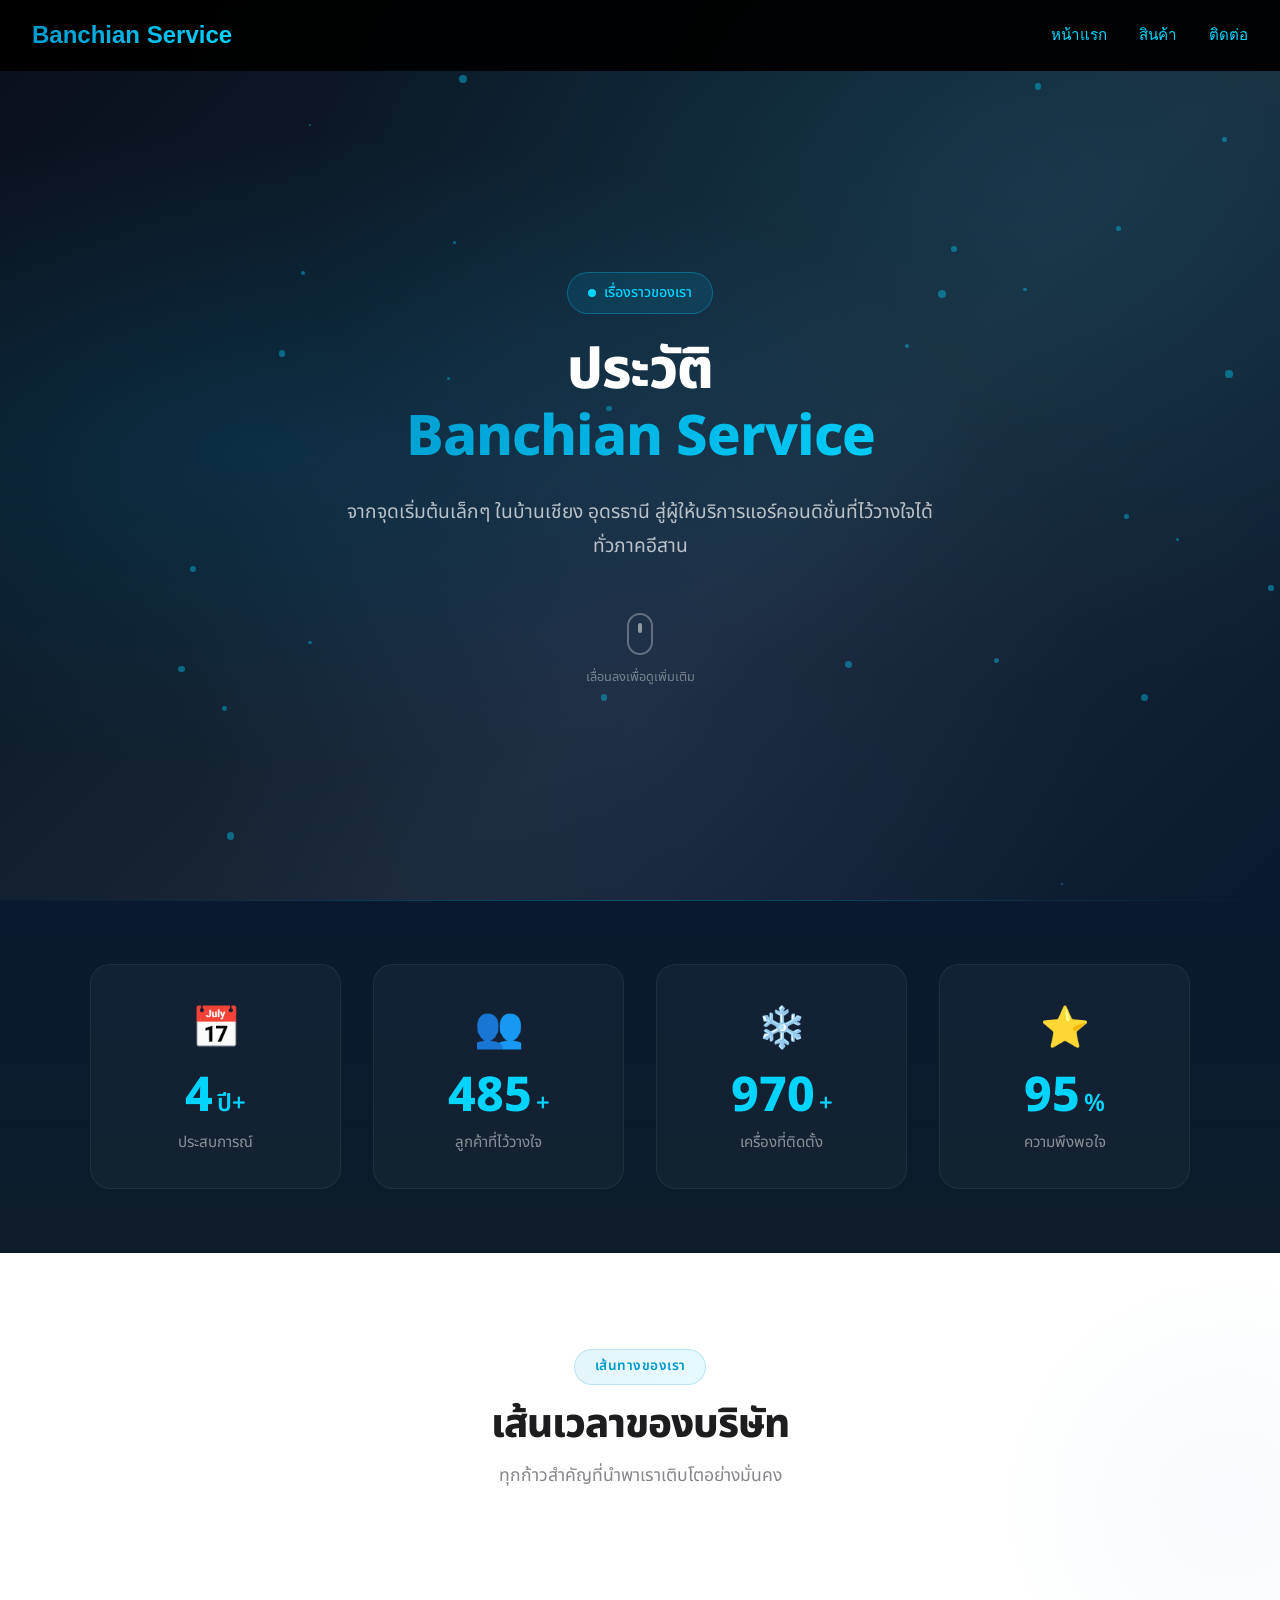
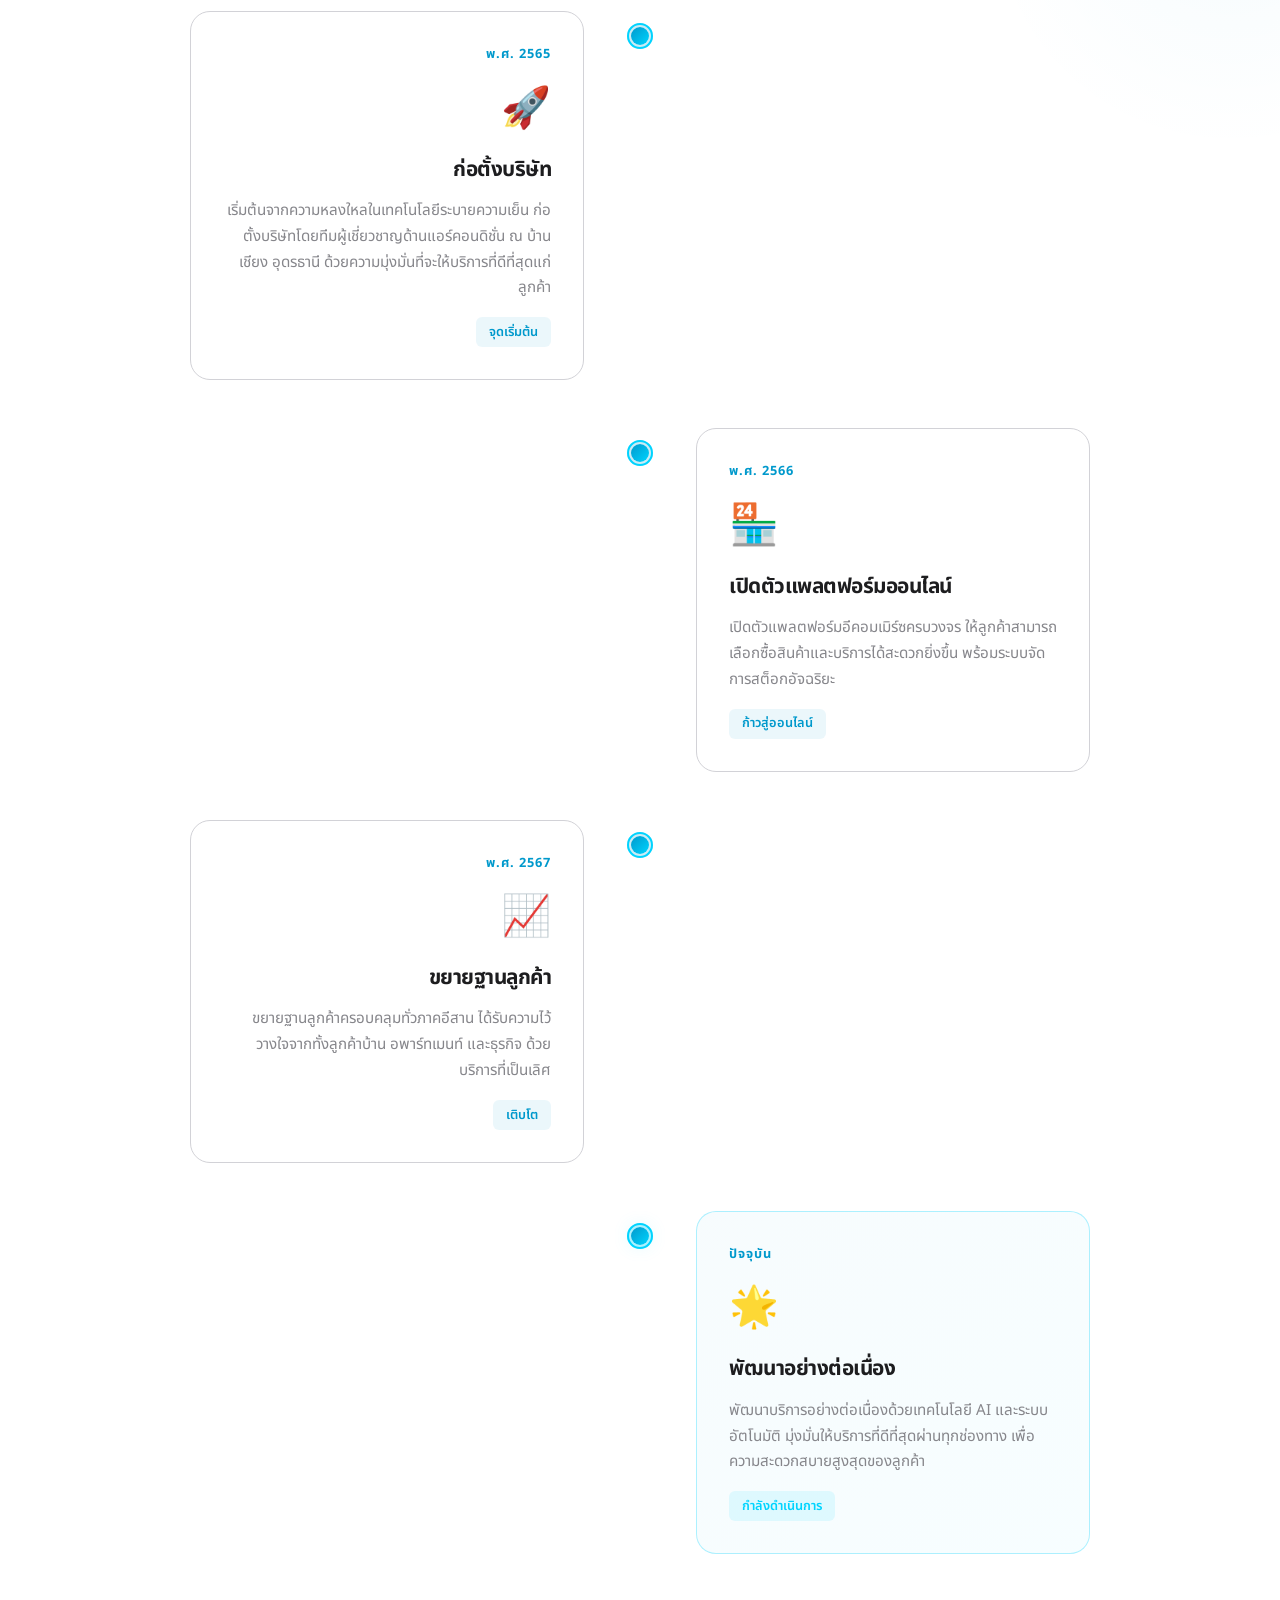
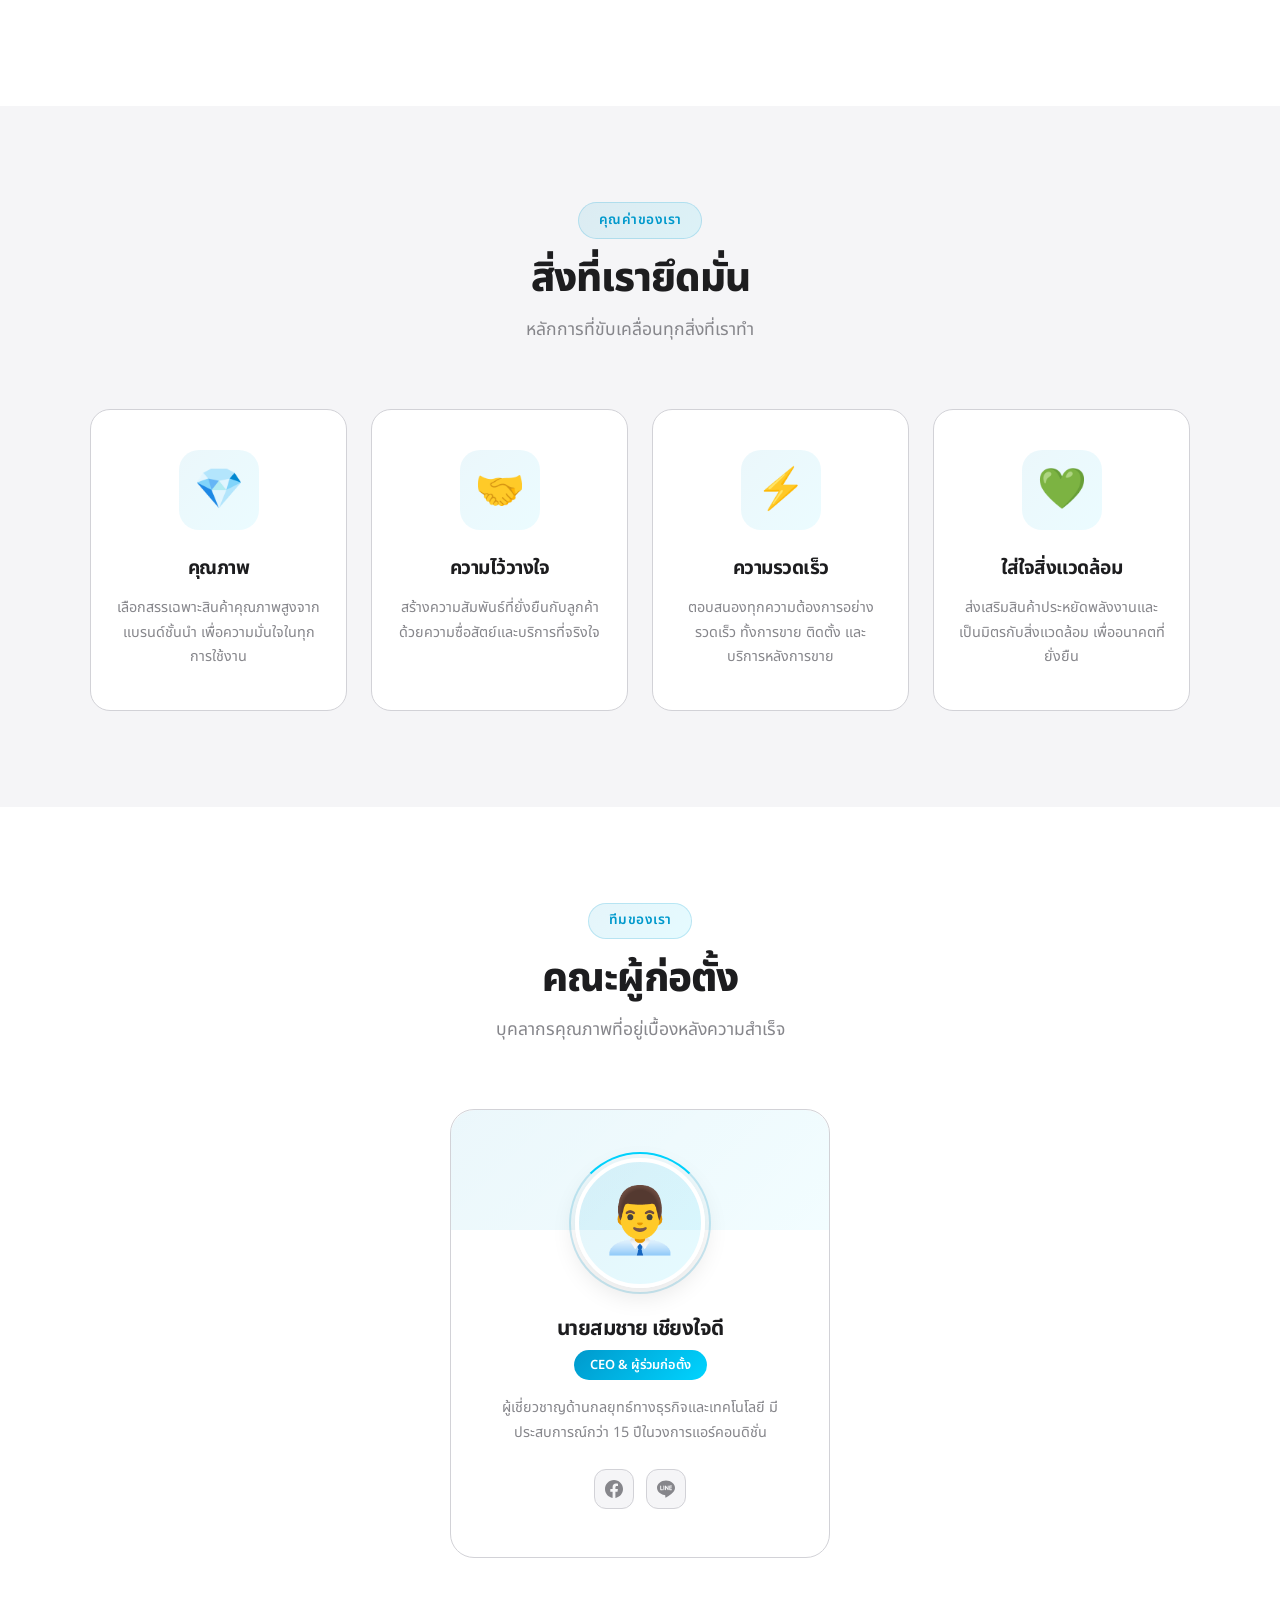
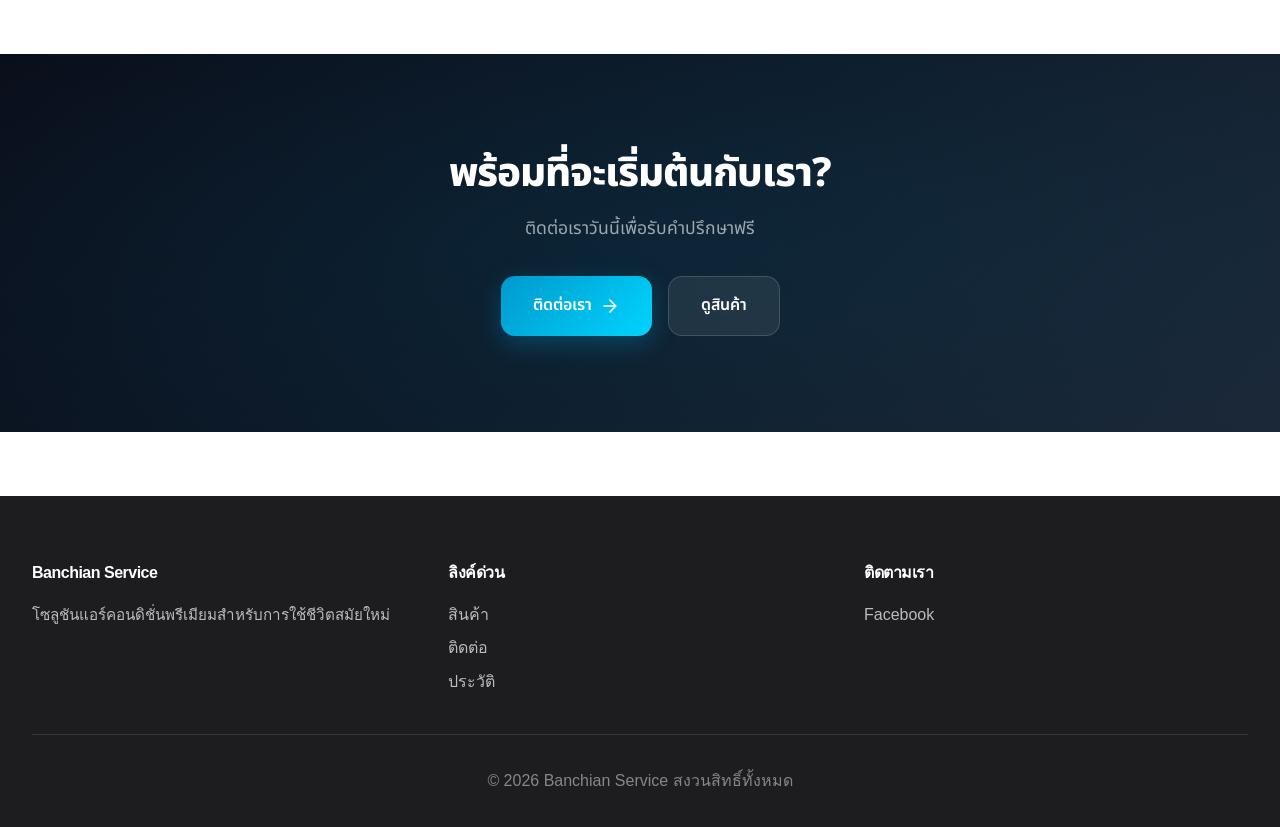
==== history.html @ fcaeccb6 "add website" ====
<!DOCTYPE html>
<html lang="th">

<head>
    <meta charset="UTF-8">
    <meta name="viewport" content="width=device-width, initial-scale=1.0">
    <meta name="description" content="ประวัติบริษัท Banchian Service - จากจุดเริ่มต้นเล็กๆ สู่ผู้ให้บริการแอร์คอนดิชั่นที่ไว้วางใจได้">
    <title>ประวัติบริษัทและผู้ก่อตั้ง - Banchian Service</title>
    <link rel="stylesheet" href="styles.css">
    <link rel="stylesheet" href="history.css">
    <link rel="preconnect" href="https://fonts.googleapis.com">
    <link rel="preconnect" href="https://fonts.gstatic.com" crossorigin>
    <link href="https://fonts.googleapis.com/css2?family=Noto+Sans+Thai:wght@300;400;500;600;700;800&display=swap" rel="stylesheet">
</head>

<body>
    <!-- Header Navigation -->
    <nav class="navbar">
        <div class="nav-container">
            <div class="logo">
                <a href="index.html" class="logo-text">Banchian Service</a>
            </div>
            <ul class="nav-menu">
                <li><a href="index.html" class="nav-link">หน้าแรก</a></li>
                <li><a href="index.html#products" class="nav-link">สินค้า</a></li>
                <li><a href="index.html#contact" class="nav-link">ติดต่อ</a></li>
            </ul>
            <button class="hamburger" id="historyHamburger">
                <span></span>
                <span></span>
                <span></span>
            </button>
        </div>
    </nav>

    <!-- Hero Section with Particles -->
    <section class="hist-hero">
        <div class="hist-hero-particles" id="heroParticles"></div>
        <div class="hist-hero-overlay"></div>
        <div class="hist-hero-content">
            <div class="hist-hero-badge">
                <span class="hist-badge-dot"></span>
                เรื่องราวของเรา
            </div>
            <h1 class="hist-hero-title">
                <span class="hist-title-line">ประวัติ</span>
                <span class="hist-title-line hist-title-gradient">Banchian Service</span>
            </h1>
            <p class="hist-hero-subtitle">จากจุดเริ่มต้นเล็กๆ ในบ้านเชียง อุดรธานี สู่ผู้ให้บริการแอร์คอนดิชั่นที่ไว้วางใจได้ทั่วภาคอีสาน</p>
            <div class="hist-hero-scroll">
                <div class="hist-scroll-mouse">
                    <div class="hist-scroll-wheel"></div>
                </div>
                <span>เลื่อนลงเพื่อดูเพิ่มเติม</span>
            </div>
        </div>
    </section>

    <!-- Stats Counter Section -->
    <section class="hist-stats">
        <div class="hist-stats-container">
            <div class="hist-stat-item" data-target="4">
                <div class="hist-stat-icon">📅</div>
                <div class="hist-stat-number">0</div>
                <div class="hist-stat-suffix">ปี+</div>
                <div class="hist-stat-label">ประสบการณ์</div>
            </div>
            <div class="hist-stat-item" data-target="500">
                <div class="hist-stat-icon">👥</div>
                <div class="hist-stat-number">0</div>
                <div class="hist-stat-suffix">+</div>
                <div class="hist-stat-label">ลูกค้าที่ไว้วางใจ</div>
            </div>
            <div class="hist-stat-item" data-target="1000">
                <div class="hist-stat-icon">❄️</div>
                <div class="hist-stat-number">0</div>
                <div class="hist-stat-suffix">+</div>
                <div class="hist-stat-label">เครื่องที่ติดตั้ง</div>
            </div>
            <div class="hist-stat-item" data-target="98">
                <div class="hist-stat-icon">⭐</div>
                <div class="hist-stat-number">0</div>
                <div class="hist-stat-suffix">%</div>
                <div class="hist-stat-label">ความพึงพอใจ</div>
            </div>
        </div>
    </section>

    <!-- Timeline Section -->
    <section class="hist-timeline-section">
        <div class="hist-section-header">
            <span class="hist-section-tag">เส้นทางของเรา</span>
            <h2>เส้นเวลาของบริษัท</h2>
            <p>ทุกก้าวสำคัญที่นำพาเราเติบโตอย่างมั่นคง</p>
        </div>

        <div class="hist-timeline">
            <div class="hist-timeline-line"></div>

            <div class="hist-timeline-item hist-left" data-aos="fade-right">
                <div class="hist-timeline-dot">
                    <span class="hist-dot-ping"></span>
                </div>
                <div class="hist-timeline-card">
                    <div class="hist-card-year">พ.ศ. 2565</div>
                    <div class="hist-card-icon">🚀</div>
                    <h3>ก่อตั้งบริษัท</h3>
                    <p>เริ่มต้นจากความหลงใหลในเทคโนโลยีระบายความเย็น ก่อตั้งบริษัทโดยทีมผู้เชี่ยวชาญด้านแอร์คอนดิชั่น ณ บ้านเชียง อุดรธานี ด้วยความมุ่งมั่นที่จะให้บริการที่ดีที่สุดแก่ลูกค้า</p>
                    <div class="hist-card-tag">จุดเริ่มต้น</div>
                </div>
            </div>

            <div class="hist-timeline-item hist-right" data-aos="fade-left">
                <div class="hist-timeline-dot">
                    <span class="hist-dot-ping"></span>
                </div>
                <div class="hist-timeline-card">
                    <div class="hist-card-year">พ.ศ. 2566</div>
                    <div class="hist-card-icon">🏪</div>
                    <h3>เปิดตัวแพลตฟอร์มออนไลน์</h3>
                    <p>เปิดตัวแพลตฟอร์มอีคอมเมิร์ซครบวงจร ให้ลูกค้าสามารถเลือกซื้อสินค้าและบริการได้สะดวกยิ่งขึ้น พร้อมระบบจัดการสต็อกอัจฉริยะ</p>
                    <div class="hist-card-tag">ก้าวสู่ออนไลน์</div>
                </div>
            </div>

            <div class="hist-timeline-item hist-left" data-aos="fade-right">
                <div class="hist-timeline-dot">
                    <span class="hist-dot-ping"></span>
                </div>
                <div class="hist-timeline-card">
                    <div class="hist-card-year">พ.ศ. 2567</div>
                    <div class="hist-card-icon">📈</div>
                    <h3>ขยายฐานลูกค้า</h3>
                    <p>ขยายฐานลูกค้าครอบคลุมทั่วภาคอีสาน ได้รับความไว้วางใจจากทั้งลูกค้าบ้าน อพาร์ทเมนท์ และธุรกิจ ด้วยบริการที่เป็นเลิศ</p>
                    <div class="hist-card-tag">เติบโต</div>
                </div>
            </div>

            <div class="hist-timeline-item hist-right" data-aos="fade-left">
                <div class="hist-timeline-dot hist-dot-active">
                    <span class="hist-dot-ping hist-ping-active"></span>
                </div>
                <div class="hist-timeline-card hist-card-active">
                    <div class="hist-card-year">ปัจจุบัน</div>
                    <div class="hist-card-icon">🌟</div>
                    <h3>พัฒนาอย่างต่อเนื่อง</h3>
                    <p>พัฒนาบริการอย่างต่อเนื่องด้วยเทคโนโลยี AI และระบบอัตโนมัติ มุ่งมั่นให้บริการที่ดีที่สุดผ่านทุกช่องทาง เพื่อความสะดวกสบายสูงสุดของลูกค้า</p>
                    <div class="hist-card-tag hist-tag-active">กำลังดำเนินการ</div>
                </div>
            </div>
        </div>
    </section>

    <!-- Values Section -->
    <section class="hist-values-section">
        <div class="hist-section-header">
            <span class="hist-section-tag">คุณค่าของเรา</span>
            <h2>สิ่งที่เรายึดมั่น</h2>
            <p>หลักการที่ขับเคลื่อนทุกสิ่งที่เราทำ</p>
        </div>
        <div class="hist-values-grid">
            <div class="hist-value-card" data-aos="zoom-in">
                <div class="hist-value-icon-wrap">
                    <div class="hist-value-icon">💎</div>
                </div>
                <h3>คุณภาพ</h3>
                <p>เลือกสรรเฉพาะสินค้าคุณภาพสูงจากแบรนด์ชั้นนำ เพื่อความมั่นใจในทุกการใช้งาน</p>
            </div>
            <div class="hist-value-card" data-aos="zoom-in">
                <div class="hist-value-icon-wrap">
                    <div class="hist-value-icon">🤝</div>
                </div>
                <h3>ความไว้วางใจ</h3>
                <p>สร้างความสัมพันธ์ที่ยั่งยืนกับลูกค้า ด้วยความซื่อสัตย์และบริการที่จริงใจ</p>
            </div>
            <div class="hist-value-card" data-aos="zoom-in">
                <div class="hist-value-icon-wrap">
                    <div class="hist-value-icon">⚡</div>
                </div>
                <h3>ความรวดเร็ว</h3>
                <p>ตอบสนองทุกความต้องการอย่างรวดเร็ว ทั้งการขาย ติดตั้ง และบริการหลังการขาย</p>
            </div>
            <div class="hist-value-card" data-aos="zoom-in">
                <div class="hist-value-icon-wrap">
                    <div class="hist-value-icon">💚</div>
                </div>
                <h3>ใส่ใจสิ่งแวดล้อม</h3>
                <p>ส่งเสริมสินค้าประหยัดพลังงานและเป็นมิตรกับสิ่งแวดล้อม เพื่ออนาคตที่ยั่งยืน</p>
            </div>
        </div>
    </section>

    <!-- Founders Section -->
    <section class="hist-founders-section">
        <div class="hist-section-header">
            <span class="hist-section-tag">ทีมของเรา</span>
            <h2>คณะผู้ก่อตั้ง</h2>
            <p>บุคลากรคุณภาพที่อยู่เบื้องหลังความสำเร็จ</p>
        </div>
        <div class="hist-founders-grid">
            <div class="hist-founder-card" data-aos="fade-up">
                <div class="hist-founder-img-wrap">
                    <div class="hist-founder-img-placeholder">
                        <span>👨‍💼</span>
                    </div>
                    <div class="hist-founder-ring"></div>
                </div>
                <div class="hist-founder-info">
                    <h3>นายสมชาย เชียงใจดี</h3>
                    <span class="hist-founder-role">CEO & ผู้ร่วมก่อตั้ง</span>
                    <p class="hist-founder-bio">ผู้เชี่ยวชาญด้านกลยุทธ์ทางธุรกิจและเทคโนโลยี มีประสบการณ์กว่า 15 ปีในวงการแอร์คอนดิชั่น</p>
                    <div class="hist-founder-social">
                        <a href="#" class="hist-social-btn" aria-label="Facebook">
                            <svg width="18" height="18" viewBox="0 0 24 24" fill="currentColor"><path d="M24 12.073c0-6.627-5.373-12-12-12s-12 5.373-12 12c0 5.99 4.388 10.954 10.125 11.854v-8.385H7.078v-3.47h3.047V9.43c0-3.007 1.792-4.669 4.533-4.669 1.312 0 2.686.235 2.686.235v2.953H15.83c-1.491 0-1.956.925-1.956 1.874v2.25h3.328l-.532 3.47h-2.796v8.385C19.612 23.027 24 18.062 24 12.073z"/></svg>
                        </a>
                        <a href="#" class="hist-social-btn" aria-label="Line">
                            <svg width="18" height="18" viewBox="0 0 24 24" fill="currentColor"><path d="M19.365 9.863c.349 0 .63.285.63.631 0 .345-.281.63-.63.63H17.61v1.125h1.755c.349 0 .63.283.63.63 0 .344-.281.629-.63.629h-2.386c-.345 0-.627-.285-.627-.629V8.108c0-.345.282-.63.627-.63h2.386c.349 0 .63.285.63.63 0 .349-.281.63-.63.63H17.61v1.125h1.755zm-3.855 3.016c0 .27-.174.51-.432.596-.064.021-.133.031-.199.031-.211 0-.391-.09-.51-.25l-2.443-3.317v2.94c0 .344-.279.629-.631.629-.346 0-.626-.285-.626-.629V8.108c0-.27.173-.51.43-.595.06-.023.136-.033.194-.033.195 0 .375.104.495.254l2.462 3.33V8.108c0-.345.282-.63.63-.63.345 0 .63.285.63.63v4.771zm-5.741 0c0 .344-.282.629-.631.629-.345 0-.627-.285-.627-.629V8.108c0-.345.282-.63.627-.63.349 0 .631.285.631.63v4.771zm-2.466.629H4.917c-.345 0-.63-.285-.63-.629V8.108c0-.345.285-.63.63-.63.348 0 .63.285.63.63v4.141h1.756c.348 0 .629.283.629.63 0 .344-.281.629-.629.629M24 10.314C24 4.943 18.615.572 12 .572S0 4.943 0 10.314c0 4.811 4.27 8.842 10.035 9.608.391.082.923.258 1.058.59.12.301.079.766.038 1.08l-.164 1.02c-.045.301-.24 1.186 1.049.645 1.291-.539 6.916-4.078 9.436-6.975C23.176 14.393 24 12.458 24 10.314"/></svg>
                        </a>
                    </div>
                </div>
            </div>
        </div>
    </section>

    <!-- CTA Section -->
    <section class="hist-cta-section">
        <div class="hist-cta-content">
            <h2>พร้อมที่จะเริ่มต้นกับเรา?</h2>
            <p>ติดต่อเราวันนี้เพื่อรับคำปรึกษาฟรี</p>
            <div class="hist-cta-buttons">
                <a href="index.html#contact" class="hist-cta-btn hist-cta-primary">
                    ติดต่อเรา
                    <svg width="20" height="20" viewBox="0 0 24 24" fill="none" stroke="currentColor" stroke-width="2" stroke-linecap="round" stroke-linejoin="round"><path d="M5 12h14M12 5l7 7-7 7"/></svg>
                </a>
                <a href="index.html#products" class="hist-cta-btn hist-cta-secondary">ดูสินค้า</a>
            </div>
        </div>
    </section>

    <!-- Footer -->
    <footer class="footer">
        <div class="footer-container">
            <div class="footer-content">
                <div class="footer-section">
                    <h4>Banchian Service</h4>
                    <p>โซลูชันแอร์คอนดิชั่นพรีเมียมสำหรับการใช้ชีวิตสมัยใหม่</p>
                </div>
                <div class="footer-section">
                    <h4>ลิงค์ด่วน</h4>
                    <ul>
                        <li><a href="index.html#products">สินค้า</a></li>
                        <li><a href="index.html#contact">ติดต่อ</a></li>
                        <li><a href="history.html">ประวัติ</a></li>
                    </ul>
                </div>
                <div class="footer-section">
                    <h4>ติดตามเรา</h4>
                    <div class="social-links">
                        <a href="https://www.facebook.com/suphi.chay.thanta.ha" class="social-link">Facebook</a>
                    </div>
                </div>
            </div>
            <div class="footer-bottom">
                <p>&copy; 2026 Banchian Service สงวนสิทธิ์ทั้งหมด</p>
            </div>
        </div>
    </footer>

    <script>
        // ==============================
        // Hamburger Menu
        // ==============================
        const hamburger = document.getElementById('historyHamburger');
        const navMenu = document.querySelector('.nav-menu');
        if (hamburger) {
            hamburger.addEventListener('click', () => {
                navMenu.classList.toggle('active');
                hamburger.classList.toggle('active');
            });
        }

        // ==============================
        // Hero Particle Animation
        // ==============================
        function createParticles() {
            const container = document.getElementById('heroParticles');
            if (!container) return;
            const particleCount = 30;

            for (let i = 0; i < particleCount; i++) {
                const particle = document.createElement('div');
                particle.classList.add('hist-particle');
                particle.style.left = Math.random() * 100 + '%';
                particle.style.top = Math.random() * 100 + '%';
                particle.style.width = (Math.random() * 6 + 2) + 'px';
                particle.style.height = particle.style.width;
                particle.style.animationDelay = (Math.random() * 6) + 's';
                particle.style.animationDuration = (Math.random() * 10 + 8) + 's';
                container.appendChild(particle);
            }
        }
        createParticles();

        // ==============================
        // Scroll Reveal Animations
        // ==============================
        function revealOnScroll() {
            const elements = document.querySelectorAll('[data-aos]');
            const windowHeight = window.innerHeight;

            elements.forEach(el => {
                const rect = el.getBoundingClientRect();
                const revealPoint = 150;

                if (rect.top < windowHeight - revealPoint) {
                    el.classList.add('hist-revealed');
                }
            });
        }

        // ==============================
        // Counter Animation
        // ==============================
        let countersAnimated = false;

        function animateCounters() {
            if (countersAnimated) return;

            const counters = document.querySelectorAll('.hist-stat-number');
            const statsSection = document.querySelector('.hist-stats');
            if (!statsSection) return;

            const rect = statsSection.getBoundingClientRect();
            if (rect.top > window.innerHeight - 100) return;

            countersAnimated = true;

            counters.forEach(counter => {
                const parent = counter.closest('.hist-stat-item');
                const target = parseInt(parent.getAttribute('data-target'));
                const duration = 2000;
                const startTime = performance.now();

                function updateCounter(currentTime) {
                    const elapsed = currentTime - startTime;
                    const progress = Math.min(elapsed / duration, 1);
                    
                    // Ease-out cubic
                    const eased = 1 - Math.pow(1 - progress, 3);
                    const current = Math.round(eased * target);
                    
                    counter.textContent = current.toLocaleString();

                    if (progress < 1) {
                        requestAnimationFrame(updateCounter);
                    }
                }

                requestAnimationFrame(updateCounter);
            });
        }

        // ==============================
        // Navbar Background on Scroll
        // ==============================
        function handleNavbar() {
            const navbar = document.querySelector('.navbar');
            if (window.scrollY > 50) {
                navbar.style.background = 'rgba(0, 0, 0, 0.98)';
                navbar.style.boxShadow = '0 4px 30px rgba(0, 0, 0, 0.3)';
            } else {
                navbar.style.background = 'rgba(0, 0, 0, 0.95)';
                navbar.style.boxShadow = 'none';
            }
        }

        // ==============================
        // Timeline Line Animation
        // ==============================
        function animateTimelineLine() {
            const line = document.querySelector('.hist-timeline-line');
            if (!line) return;

            const timeline = document.querySelector('.hist-timeline');
            const rect = timeline.getBoundingClientRect();
            const windowHeight = window.innerHeight;

            const scrollProgress = Math.min(
                Math.max((windowHeight - rect.top) / (rect.height + windowHeight), 0),
                1
            );

            line.style.height = (scrollProgress * 100) + '%';
        }

        // ==============================
        // Event Listeners
        // ==============================
        window.addEventListener('scroll', () => {
            revealOnScroll();
            animateCounters();
            handleNavbar();
            animateTimelineLine();
        });

        window.addEventListener('load', () => {
            revealOnScroll();
            animateCounters();
        });
    </script>
</body>

</html>
---- styles.css ----
* {
    margin: 0;
    padding: 0;
    box-sizing: border-box;
}

:root {
    --primary-color: #0099cc;
    --secondary-color: #00d4ff;
    --dark-text: #1d1d1f;
    --light-text: #86868b;
    --bg-white: #ffffff;
    --bg-light: #f5f5f7;
    --border-color: #d2d2d7;
    --glass-bg: rgba(255, 255, 255, 0.7);
    --glass-border: rgba(255, 255, 255, 0.18);
    --transition: all 0.3s cubic-bezier(0.4, 0, 0.2, 1);
}

html {
    scroll-behavior: smooth;
}

body {
    font-family: -apple-system, BlinkMacSystemFont, 'Segoe UI', Roboto, Oxygen, Ubuntu, Cantarell, sans-serif;
    color: var(--dark-text);
    background-color: var(--bg-white);
    line-height: 1.6;
    overflow-x: hidden;
}

/* Typography */
h1, h2, h3, h4, h5, h6 {
    font-weight: 600;
    letter-spacing: -0.5px;
}

h1 {
    font-size: 3.5rem;
    line-height: 1.1;
}

h2 {
    font-size: 2.5rem;
    line-height: 1.2;
}

h3 {
    font-size: 1.5rem;
}

p {
    color: var(--light-text);
    font-size: 1rem;
    line-height: 1.7;
}

/* Navigation */
.navbar {
    position: fixed;
    top: 0;
    width: 100%;
    background: rgba(0, 0, 0, 0.95);
    backdrop-filter: blur(20px);
    border-bottom: 1px solid rgba(0, 0, 0, 0.1);
    z-index: 1000;
    padding: 1rem 0;
}

.nav-container {
    max-width: 1280px;
    margin: 0 auto;
    padding: 0 2rem;
    display: flex;
    justify-content: space-between;
    align-items: center;
}

.logo-text {
    font-size: 1.5rem;
    font-weight: 700;
    background: linear-gradient(135deg, var(--primary-color), var(--secondary-color));
    -webkit-background-clip: text;
    -webkit-text-fill-color: transparent;
    background-clip: text;
    text-decoration: none;
}

.nav-menu {
    display: flex;
    list-style: none;
    gap: 2rem;
}

.nav-link {
    color: var(--secondary-color);
    text-decoration: none;
    font-size: 0.95rem;
    font-weight: 500;
    position: relative;
    transition: var(--transition);
}                                                               

.nav-link::after {
    content: '';
    position: absolute;
    bottom: -5px;
    left: 0;
    width: 0;
    height: 2px;
    background: var(--primary-color);
    transition: var(--transition);
}

.nav-link:hover::after {
    width: 100%;
}

.hamburger {
    display: none;
    flex-direction: column;
    background: none;
    border: none;
    cursor: pointer;
    gap: 6px;
}

.hamburger span {
    width: 25px;
    height: 2px;
    background: var(--primary-color);
    border-radius: 2px;
    transition: var(--transition);
}

/* Hero Section */
.hero {
    margin-top: 60px;
    min-height: 90vh;
    display: grid;
    grid-template-columns: 1fr 1fr;
    align-items: center;
    gap: 4rem;
    padding: 4rem 2rem;
    max-width: 1280px;
    margin-left: auto;
    margin-right: auto;
}

.hero-content {
    animation: fadeInUp 0.8s ease-out;
}

.hero-title {
    font-size: 4rem;
    margin-bottom: 1.5rem;
    color: var(--dark-text);
    background: linear-gradient(135deg, var(--dark-text), var(--primary-color));
    -webkit-background-clip: text;
    -webkit-text-fill-color: transparent;
    background-clip: text;
}

.hero-subtitle {
    font-size: 1.2rem;
    margin-bottom: 2rem;
    color: var(--light-text);
    line-height: 1.8;
}

.hero-buttons {
    display: flex;
    gap: 1rem;
    flex-wrap: wrap;
}

.btn {
    padding: 1rem 2rem;
    border-radius: 50px;
    text-decoration: none;
    font-weight: 600;
    font-size: 1rem;
    border: none;
    cursor: pointer;
    transition: var(--transition);
    display: inline-block;
    text-align: center;
}

.btn-primary {
    background: linear-gradient(135deg, var(--primary-color), var(--secondary-color));
    color: white;
    box-shadow: 0 8px 24px rgba(0, 153, 204, 0.3);
}

.btn-primary:hover {
    transform: translateY(-3px);
    box-shadow: 0 12px 32px rgba(0, 153, 204, 0.4);
}

.btn-secondary {
    background: var(--bg-white);
    color: var(--primary-color);
    border: 2px solid var(--primary-color);
}

.btn-secondary:hover {
    background: var(--bg-light);
    transform: translateY(-3px);
}

.hero-image {
    width: 100%;
    max-width: 600px;
    aspect-ratio: 1 / 1;

    background-image: url("images/bcshome.png");
    background-size: contain;
    background-repeat: no-repeat;
    background-position: center;

    display: flex;
    justify-content: center;
    align-items: center;

    animation: float 3s ease-in-out infinite;
}

.hero-image-placeholder {
    width: 100%;
    max-width: 400px;
    height: 400px;
    background: linear-gradient(135deg, rgba(0, 153, 204, 0.1), rgba(0, 212, 255, 0.1));
    border-radius: 30px;
    display: flex;
    align-items: center;
    justify-content: center;
    backdrop-filter: blur(10px);
    border: 1px solid var(--glass-border);
}

.hero-image-placeholder svg {
    width: 80%;
    height: 80%;
}

/* Animations */
@keyframes fadeInUp {
    from {
        opacity: 0;
        transform: translateY(30px);
    }
    to {
        opacity: 1;
        transform: translateY(0);
    }
}

@keyframes float {
    0%, 100% {
        transform: translateY(0px);
    }
    50% {
        transform: translateY(-20px);
    }
}

@keyframes slideInLeft {
    from {
        opacity: 0;
        transform: translateX(-50px);
    }
    to {
        opacity: 1;
        transform: translateX(0);
    }
}

/* Section Header */
.section-header {
    text-align: center;
    margin-bottom: 4rem;
    animation: fadeInUp 0.8s ease-out;
}

.section-header h2 {
    margin-bottom: 1rem;
}

.section-header p {
    font-size: 1.1rem;
}

/* Products Section */
.products-section {
    padding: 6rem 2rem;
    max-width: 1280px;
    margin: 0 auto;
}

.filters {
    display: grid;
    grid-template-columns: repeat(auto-fit, minmax(200px, 1fr));
    gap: 1.5rem;
    margin-bottom: 3rem;
    background: var(--bg-light);
    padding: 2rem;
    border-radius: 20px;
}

.filter-group {
    display: flex;
    flex-direction: column;
}

.filter-group label {
    font-weight: 600;
    margin-bottom: 0.5rem;
    color: var(--dark-text);
}

.filter-group select {
    padding: 0.75rem 1rem;
    border: 1px solid var(--border-color);
    border-radius: 10px;
    background: var(--bg-white);
    color: var(--dark-text);
    font-size: 1rem;
    cursor: pointer;
    transition: var(--transition);
}

.filter-group select:hover,
.filter-group select:focus {
    border-color: var(--primary-color);
    outline: none;
    background: linear-gradient(var(--bg-white), var(--bg-white)) padding-box,
                linear-gradient(135deg, var(--primary-color), var(--secondary-color)) border-box;
}

.products-grid {
    display: grid;
    grid-template-columns: repeat(auto-fill, minmax(300px, 1fr));
    gap: 2rem;
}

.product-card {
    background: var(--bg-white);
    border-radius: 20px;
    overflow: hidden;
    border: 1px solid var(--border-color);
    transition: var(--transition);
    animation: fadeInUp 0.6s ease-out;
    display: flex;
    flex-direction: column;
}

.product-card:hover {
    transform: translateY(-8px);
    border-color: var(--primary-color);
    box-shadow: 0 20px 40px rgba(0, 0, 0, 0.1);
}

.product-image {
    width: 100%;
    height: 250px;
    background: linear-gradient(135deg, rgba(0, 153, 204, 0.1), rgba(0, 212, 255, 0.1));
    display: flex;
    align-items: center;
    justify-content: center;
    overflow: hidden;
    aspect-ratio: 4 / 3;
}

.product-img {
    width: 125%;
    height: 125%;
    object-fit: contain;
    object-position: center;
    transition: var(--transition);
    padding: 1rem;
}

.product-card:hover .product-img {
    transform: scale(1.05);
}

.product-placeholder {
    font-size: 1.2rem;
    font-weight: 600;
    color: var(--primary-color);
    text-align: center;
}

.product-info {
    padding: 1.5rem;
    flex-grow: 1;
    display: flex;
    flex-direction: column;
}

.product-info h3 {
    margin-bottom: 0.5rem;
    color: var(--dark-text);
}

.product-specs {
    display: flex;
    gap: 1rem;
    margin-bottom: 1rem;
    flex-wrap: wrap;
}

.spec {
    font-size: 0.85rem;
    background: var(--bg-light);
    padding: 0.4rem 0.8rem;
    border-radius: 8px;
    color: var(--light-text);
}

.product-description {
    font-size: 0.95rem;
    color: var(--light-text);
    margin-bottom: 1rem;
    flex-grow: 1;
}

.product-footer {
    display: flex;
    justify-content: space-between;
    align-items: center;
    margin-top: auto;
}

.price {
    font-size: 1.1rem;
    font-weight: 700;
    color: var(--primary-color);
}

.add-cart {
    background: var(--primary-color);
    color: white;
    border: none;
    padding: 0.75rem 1.5rem;
    border-radius: 10px;
    cursor: pointer;
    font-weight: 600;
    transition: var(--transition);
}

.add-cart:hover {
    background: var(--secondary-color);
    transform: scale(1.05);
}

/* Why Choose Us Section */
.why-choose-us {
    padding: 6rem 2rem;
    background: linear-gradient(135deg, rgba(0, 153, 204, 0.05), rgba(0, 212, 255, 0.05));
    max-width: 1280px;
    margin: 0 auto;
}

.benefits-grid {
    display: grid;
    grid-template-columns: repeat(auto-fit, minmax(250px, 1fr));
    gap: 2rem;
}

.benefit-card {
    background: var(--bg-white);
    padding: 2rem;
    border-radius: 20px;
    border: 1px solid var(--border-color);
    text-align: center;
    transition: var(--transition);
    animation: fadeInUp 0.6s ease-out;
}

.benefit-card:hover {
    transform: translateY(-5px);
    border-color: var(--primary-color);
    box-shadow: 0 10px 30px rgba(0, 153, 204, 0.15);
}

.benefit-icon {
    font-size: 3rem;
    margin-bottom: 1rem;
}

.benefit-card h3 {
    margin-bottom: 1rem;
}

.benefit-card p {
    font-size: 0.95rem;
}

/* Smart Features Section */
.smart-features {
    padding: 6rem 2rem;
    max-width: 1280px;
    margin: 0 auto;
}

.features-container {
    display: grid;
    grid-template-columns: repeat(auto-fit, minmax(280px, 1fr));
    gap: 2rem;
}

.feature {
    padding: 2rem;
    background: var(--bg-light);
    border-radius: 20px;
    border: 1px solid var(--border-color);
    transition: var(--transition);
    animation: fadeInUp 0.6s ease-out;
}

.feature:hover {
    background: var(--bg-white);
    border-color: var(--primary-color);
    box-shadow: 0 10px 30px rgba(0, 0, 0, 0.08);
    transform: translateY(-5px);
}

.feature-icon {
    font-size: 3rem;
    margin-bottom: 1rem;
}

.feature h3 {
    margin-bottom: 0.5rem;
}

.feature p {
    font-size: 0.95rem;
}

/* Reviews Section */
.reviews-section {
    padding: 6rem 2rem;
    background: linear-gradient(135deg, rgba(0, 153, 204, 0.05), rgba(0, 212, 255, 0.05));
    max-width: 1280px;
    margin: 0 auto;
}

.reviews-grid {
    display: grid;
    grid-template-columns: repeat(auto-fit, minmax(300px, 1fr));
    gap: 2rem;
}

.review-card {
    background: var(--bg-white);
    padding: 2rem;
    border-radius: 20px;
    border: 1px solid var(--border-color);
    transition: var(--transition);
    animation: fadeInUp 0.6s ease-out;
}

.review-card:hover {
    transform: translateY(-5px);
    box-shadow: 0 15px 35px rgba(0, 153, 204, 0.15);
    border-color: var(--primary-color);
}

.review-rating {
    font-size: 1.2rem;
    margin-bottom: 1rem;
}

.review-text {
    font-style: italic;
    margin-bottom: 1rem;
    color: var(--dark-text);
    line-height: 1.8;
}

.review-author {
    font-weight: 600;
    color: var(--light-text);
}

/* Promotions Section */
.promotions-section {
    padding: 6rem 2rem;
    max-width: 1280px;
    margin: 0 auto;
    display: grid;
    grid-template-columns: repeat(auto-fit, minmax(300px, 1fr));
    gap: 2rem;
}

.promotion-card {
    padding: 2rem;
    border-radius: 20px;
    color: white;
    text-align: center;
    position: relative;
    overflow: hidden;
    transition: var(--transition);
    animation: fadeInUp 0.6s ease-out;
    display: flex;
    flex-direction: column;
    justify-content: center;
}

.promotion-card::before {
    content: '';
    position: absolute;
    top: 0;
    left: 0;
    right: 0;
    bottom: 0;
    background: linear-gradient(135deg, rgba(0, 0, 0, 0.1), rgba(0, 0, 0, 0.2));
    z-index: 1;
}

.promotion-card > * {
    position: relative;
    z-index: 2;
}

.promotion-summer {
    background: linear-gradient(135deg, #FF6B6B, #FF8E53);
}

.promotion-bundle {
    background: linear-gradient(135deg, var(--primary-color), var(--secondary-color));
}

.promotion-financing {
    background: linear-gradient(135deg, #667eea, #764ba2);
}

.promotion-card:hover {
    transform: translateY(-8px) scale(1.02);
    box-shadow: 0 20px 40px rgba(0, 0, 0, 0.2);
}

.promotion-card h3 {
    font-size: 1.8rem;
    margin-bottom: 0.5rem;
}

.promo-text {
    font-size: 1rem;
    margin-bottom: 0.5rem;
    color: rgba(255, 255, 255, 0.9);
}

.promo-expires {
    font-size: 0.85rem;
    opacity: 0.9;
    margin-bottom: 1.5rem;
    color: rgba(255, 255, 255, 0.8);
}

/* Contact Section */
.contact-section {
    padding: 6rem 2rem;
    max-width: 1280px;
    margin: 0 auto;
}

.contact-container {
    display: grid;
    grid-template-columns: 1fr 1fr;
    gap: 3rem;
    margin-bottom: 3rem;
}

.contact-info {
    display: grid;
    grid-template-columns: repeat(2, 1fr);
    gap: 2rem;
}

.contact-item {
    padding: 1.5rem;
    background: var(--bg-light);
    border-radius: 15px;
    border: 1px solid var(--border-color);
    transition: var(--transition);
}

.contact-item:hover {
    border-color: var(--primary-color);
    background: var(--bg-white);
}

.contact-item h4 {
    margin-bottom: 0.5rem;
    color: var(--dark-text);
}

.contact-item p {
    color: var(--light-text);
}

.contact-item a {
    color: var(--primary-color);
    text-decoration: none;
    font-weight: 500;
}

.contact-item a:hover {
    text-decoration: underline;
}

.contact-form {
    background: var(--bg-light);
    padding: 2rem;
    border-radius: 20px;
    border: 1px solid var(--border-color);
}

.form-group {
    margin-bottom: 1.5rem;
    display: flex;
    flex-direction: column;
}

.form-group label {
    font-weight: 600;
    margin-bottom: 0.5rem;
    color: var(--dark-text);
}

.form-group input,
.form-group textarea {
    padding: 0.75rem 1rem;
    border: 1px solid var(--border-color);
    border-radius: 10px;
    font-size: 1rem;
    font-family: inherit;
    transition: var(--transition);
}

.form-group input:focus,
.form-group textarea:focus {
    outline: none;
    border-color: var(--primary-color);
    box-shadow: 0 0 0 3px rgba(0, 153, 204, 0.1);
}

.map-container {
    border-radius: 20px;
    overflow: hidden;
    border: 1px solid var(--border-color);
}

/* Footer */
.footer {
    background: var(--dark-text);
    color: white;
    padding: 4rem 2rem 2rem;
    margin-top: 4rem;
}

.footer-container {
    max-width: 1280px;
    margin: 0 auto;
}

.footer-content {
    display: grid;
    grid-template-columns: repeat(auto-fit, minmax(250px, 1fr));
    gap: 2rem;
    margin-bottom: 2rem;
}

.footer-section h4 {
    margin-bottom: 1rem;
    font-size: 1rem;
}

.footer-section p {
    color: rgba(255, 255, 255, 0.7);
    font-size: 0.95rem;
}

.footer-section ul {
    list-style: none;
}

.footer-section ul li {
    margin-bottom: 0.5rem;
}

.footer-section a {
    color: rgba(255, 255, 255, 0.7);
    text-decoration: none;
    transition: var(--transition);
}

.footer-section a:hover {
    color: var(--secondary-color);
}

.social-links {
    display: flex;
    gap: 1rem;
    flex-wrap: wrap;
}

.social-link {
    display: inline-block;
}

.footer-bottom {
    border-top: 1px solid rgba(255, 255, 255, 0.1);
    padding-top: 2rem;
    text-align: center;
    color: rgba(255, 255, 255, 0.6);
    font-size: 0.9rem;
}

/* Modal */
.modal {
    display: none;
    position: fixed;
    z-index: 2000;
    left: 0;
    top: 0;
    width: 100%;
    height: 100%;
    background-color: rgba(0, 0, 0, 0.5);
    animation: fadeIn 0.3s ease-out;
}

.modal.show {
    display: flex;
    align-items: center;
    justify-content: center;
}

.modal-content {
    background-color: white;
    padding: 0;
    border-radius: 20px;
    width: 90%;
    max-width: 600px;
    max-height: 80vh;
    overflow-y: auto;
    box-shadow: 0 20px 60px rgba(0, 0, 0, 0.3);
    animation: slideUp 0.3s ease-out;
}

.modal-checkout {
    max-width: 700px;
}

.modal-header {
    display: flex;
    justify-content: space-between;
    align-items: center;
    padding: 2rem;
    border-bottom: 1px solid var(--border-color);
    position: sticky;
    top: 0;
    background: white;
    z-index: 10;
}

.modal-header h2 {
    margin: 0;
    font-size: 1.5rem;
}

.close-modal {
    background: none;
    border: none;
    font-size: 2rem;
    cursor: pointer;
    color: var(--light-text);
    transition: var(--transition);
}

.close-modal:hover {
    color: var(--dark-text);
    transform: scale(1.2);
}

.modal-body {
    padding: 2rem;
    min-height: 300px;
}

.modal-footer {
    padding: 2rem;
    border-top: 1px solid var(--border-color);
    background: var(--bg-light);
    display: flex;
    gap: 1rem;
    flex-wrap: wrap;
    align-items: center;
    justify-content: space-between;
}

/* Cart Items */
.cart-items {
    display: flex;
    flex-direction: column;
    gap: 1rem;
}

.cart-item {
    background: var(--bg-light);
    padding: 1rem;
    border-radius: 10px;
    display: flex;
    justify-content: space-between;
    align-items: center;
    animation: slideInLeft 0.3s ease-out;
}

.cart-item-info {
    flex: 1;
}

.cart-item-name {
    font-weight: 600;
    color: var(--dark-text);
    margin-bottom: 0.5rem;
}

.cart-item-price {
    color: var(--light-text);
    font-size: 0.9rem;
}

.cart-item-qty {
    display: flex;
    gap: 0.5rem;
    align-items: center;
    margin-top: 0.5rem;
}

.qty-btn {
    background: white;
    border: 1px solid var(--border-color);
    padding: 0.3rem 0.6rem;
    border-radius: 5px;
    cursor: pointer;
    transition: var(--transition);
}

.qty-btn:hover {
    background: var(--primary-color);
    color: white;
    border-color: var(--primary-color);
}

.cart-item-total {
    font-weight: 600;
    color: var(--primary-color);
    min-width: 80px;
    text-align: right;
}

.remove-btn {
    background: #FF6B6B;
    color: white;
    border: none;
    padding: 0.5rem 1rem;
    border-radius: 8px;
    cursor: pointer;
    transition: var(--transition);
    margin: 10px;
}

.remove-btn:hover {
    background: #FF5252;
    transform: scale(1.05);
    margin: 20px;
}

.empty-cart {
    text-align: center;
    padding: 3rem 1rem;
    color: var(--light-text);
}

.empty-cart p {
    font-size: 1.2rem;
}

.cart-summary {
    flex: 1;
    font-size: 1.1rem;
    font-weight: 600;
}

.cart-summary p {
    margin: 0;
    color: var(--dark-text);
}

/* Checkout Form */
.payment-methods {
    display: flex;
    flex-direction: column;
    gap: 1rem;
    margin: 1rem 0;
}

.payment-methods label {
    display: flex;
    align-items: center;
    gap: 0.5rem;
    cursor: pointer;
    padding: 0.75rem 1rem;
    border: 2px solid var(--border-color);
    border-radius: 10px;
    transition: var(--transition);
}

.payment-methods label:hover {
    border-color: var(--primary-color);
    background: rgba(0, 153, 204, 0.05);
}

.payment-methods input[type="radio"] {
    cursor: pointer;
}

.payment-info {
    background: var(--bg-light);
    padding: 1rem;
    border-radius: 10px;
    margin: 1rem 0;
    border-left: 4px solid var(--primary-color);
}

.payment-info h4 {
    margin-top: 0;
    color: var(--dark-text);
}

.payment-info p {
    margin: 0.5rem 0;
    color: var(--light-text);
    font-size: 0.9rem;
}

.order-summary {
    background: var(--bg-light);
    padding: 1rem;
    border-radius: 10px;
    margin: 1rem 0;
}

.order-summary h3 {
    margin-top: 0;
    font-size: 1rem;
}

.checkout-item {
    display: flex;
    justify-content: space-between;
    padding: 0.5rem 0;
    border-bottom: 1px solid var(--border-color);
}

.checkout-item:last-child {
    border-bottom: none;
}

.total-amount {
    font-weight: 600;
    color: var(--primary-color);
    font-size: 1.2rem;
    margin-top: 1rem;
    text-align: right;
}

/* Animations */
@keyframes fadeIn {
    from {
        opacity: 0;
    }
    to {
        opacity: 1;
    }
}

/* Stock Management Styles */
.stock-badge {
    position: absolute;
    top: 10px;
    right: 10px;
    padding: 0.5rem 1rem;
    background: linear-gradient(135deg, #00d4ff, #0099cc);
    color: white;
    border-radius: 20px;
    font-size: 0.85rem;
    font-weight: 600;
    z-index: 10;
    box-shadow: 0 4px 12px rgba(0, 212, 255, 0.3);
}

.stock-badge.out-of-stock {
    background: linear-gradient(135deg, #FF6B6B, #FF5252);
    box-shadow: 0 4px 12px rgba(255, 107, 107, 0.3);
}

.product-image {
    position: relative;
}

.stock-info {
    font-size: 0.9rem;
    color: var(--primary-color);
    font-weight: 500;
    padding: 0.75rem;
    background: rgba(0, 153, 204, 0.1);
    border-radius: 8px;
    margin-bottom: 1rem;
    text-align: center;
}

.stock-count {
    font-weight: 700;
    font-size: 1.1rem;
    color: var(--primary-color);
}

/* Admin Stock Management */
.admin-stock-section {
    background: white;
    border-radius: 15px;
    padding: 2rem;
    margin-bottom: 2rem;
    box-shadow: 0 2px 10px rgba(0,0,0,0.1);
}

.admin-stock-section h2 {
    color: #0099cc;
    margin-bottom: 1.5rem;
    font-size: 1.8rem;
}

.stock-management-grid {
    display: grid;
    grid-template-columns: repeat(auto-fit, minmax(300px, 1fr));
    gap: 1.5rem;
}

.stock-item {
    padding: 1.5rem;
    border: 1px solid #e0e0e0;
    border-radius: 12px;
    background: #f9f9f9;
    transition: all 0.3s ease;
}

.stock-item:hover {
    box-shadow: 0 4px 12px rgba(0, 0, 0, 0.1);
    border-color: #0099cc;
}

.stock-item h3 {
    color: #0099cc;
    margin-bottom: 1rem;
    font-size: 1.1rem;
}

.stock-item-content {
    margin-bottom: 1rem;
}

.stock-item-content p {
    margin: 0.5rem 0;
    color: #666;
    font-size: 0.95rem;
}

.stock-item-content strong {
    color: #0099cc;
    font-weight: 600;
}

.stock-input-group {
    display: flex;
    gap: 0.5rem;
    align-items: center;
    margin-bottom: 1rem;
}

.stock-input-group input {
    flex: 1;
    padding: 0.75rem;
    border: 1px solid #ddd;
    border-radius: 8px;
    font-size: 1rem;
    transition: border-color 0.3s ease;
}

.stock-input-group input:focus {
    outline: none;
    border-color: #0099cc;
    box-shadow: 0 0 5px rgba(0, 153, 204, 0.3);
}

.stock-btn {
    padding: 0.75rem 1.5rem;
    background: #0099cc;
    color: white;
    border: none;
    border-radius: 8px;
    cursor: pointer;
    font-weight: 600;
    transition: all 0.3s ease;
    font-size: 0.95rem;
}

.stock-btn:hover {
    background: #0077aa;
    box-shadow: 0 4px 12px rgba(0, 153, 204, 0.3);
}

.stock-btn.danger {
    background: #FF6B6B;
}

.stock-btn.danger:hover {
    background: #FF5252;
    box-shadow: 0 4px 12px rgba(255, 107, 107, 0.3);
}

.stock-update-message {
    font-size: 0.85rem;
    padding: 0.75rem;
    border-radius: 8px;
    text-align: center;
    margin-top: 1rem;
    font-weight: 500;
}

.stock-update-message.success {
    background: #c8e6c9;
    color: #2e7d32;
}

.stock-update-message.error {
    background: #ffcdd2;
    color: #c62828;
}

@keyframes slideUp {
    from {
        opacity: 0;
        transform: translateY(50px);
    }
    to {
        opacity: 1;
        transform: translateY(0);
    }
}
@media (max-width: 1024px) {
    h1 {
        font-size: 3rem;
    }

    h2 {
        font-size: 2rem;
    }

    .hero {
        grid-template-columns: 1fr;
        gap: 2rem;
        min-height: auto;
        padding: 3rem 1.5rem;
    }

    .hero-title {
        font-size: 2.5rem;
    }

    .products-grid {
        grid-template-columns: repeat(auto-fill, minmax(250px, 1fr));
        gap: 1.5rem;
    }

    .contact-container {
        grid-template-columns: 1fr;
        gap: 2rem;
    }

    .contact-info {
        grid-template-columns: repeat(2, 1fr);
    }
}

@media (max-width: 768px) {
    .hamburger {
        display: flex;
        color: white;
    }

    .nav-menu {
        position: absolute;
        top: 70px;
        left: 0;
        width: 100%;
        background: var(--dark-text);
        flex-direction: column;
        gap: 1rem;
        padding: 1.5rem;
        border-bottom: 1px solid var(--border-color);
        max-height: 0;
        overflow: hidden;
        transition: var(--transition);
        display: none;
    }

    .nav-menu.active {
        display: flex;
        max-height: 400px;
        padding: 1.5rem;
    }

    h1 {
        font-size: 2rem;
    }

    h2 {
        font-size: 1.5rem;
    }

    .hero-title {
        font-size: 1.8rem;
    }

    .hero-subtitle {
        font-size: 1rem;
    }

    .hero-buttons {
        flex-direction: column;
    }

    .btn {
        width: 100%;
    }

    .products-section {
        padding: 3rem 1.5rem;
    }

    .filters {
        grid-template-columns: 1fr;
        gap: 1rem;
    }

    .products-grid {
        grid-template-columns: 1fr;
        gap: 1.5rem;
    }

    .contact-info {
        grid-template-columns: 1fr;
    }

    .why-choose-us,
    .smart-features,
    .reviews-section,
    .contact-section {
        padding: 3rem 1.5rem;
    }

    .benefits-grid,
    .features-container,
    .reviews-grid {
        grid-template-columns: 1fr;
    }

    .promotions-section {
        grid-template-columns: 1fr;
        gap: 1.5rem;
    }

    .footer-content {
        grid-template-columns: 1fr;
        gap: 1.5rem;
    }
}

@media (max-width: 480px) {
    body {
        font-size: 14px;
    }

    h1 {
        font-size: 1.5rem;
    }

    h2 {
        font-size: 1.25rem;
    }

    h3 {
        font-size: 1.1rem;
    }

    .hero {
        margin-top: 80px;
        padding: 1.5rem;
        gap: 1.5rem;
    }

    .hero-title {
        font-size: 1.5rem;
    }

    .hero-buttons {
        flex-direction: column;
    }

    .nav-container {
        padding: 0 1rem;
    }

    .section-header {
        margin-bottom: 2rem;
    }

    .products-section,
    .why-choose-us,
    .smart-features,
    .reviews-section,
    .contact-section {
        padding: 2rem 1rem;
    }

    .filters {
        padding: 1rem;
    }

    .benefit-card,
    .feature,
    .review-card,
    .contact-item {
        padding: 1rem;
    }

    .price {
        font-size: 1.2rem;
    }

    .navbar {
        padding: 0.75rem 0;
    }
}

/* =========================================
   History Page Styles (Added by Assistant)
   ========================================= */

/* Hero Section */
.history-hero {
    background: linear-gradient(rgba(0, 0, 0, 0.6), rgba(0, 0, 0, 0.6)), url('images/hero-bg.jpg'); /* ใช้รูปพื้นหลังถ้ามี หรือใช้สีจากตัวแปร */
    background-size: cover;
    background-position: center;
    color: #ffffff;
    text-align: center;
    padding: 100px 20px;
    margin-top: 60px; /* ปรับตามความสูงของ header เดิม */
}

.history-hero h1 {
    font-size: 3rem;
    margin-bottom: 20px;
    color: var(--primary-color, #007bff); /* ใช้สีหลักจากธีมเดิมถ้ามี */
}

.history-hero p {
    font-size: 1.5rem;
    max-width: 800px;
    margin: 0 auto;
}

/* Timeline Section */
.timeline-section {
    padding: 60px 20px;
    background-color: #f9f9f9;
}

.timeline-section h2, .founders-section h2 {
    text-align: center;
    font-size: 2.5rem;
    margin-bottom: 40px;
    color: #333;
}

.timeline {
    position: relative;
    max-width: 800px;
    margin: 0 auto;
}

/* Line for the timeline */
.timeline::after {
    content: '';
    position: absolute;
    width: 6px;
    background-color: var(--secondary-color, #0056b3); /* สีรองจากธีมเดิม */
    top: 0;
    bottom: 0;
    left: 50%;
    margin-left: -3px;
}

.timeline-item {
    padding: 10px 40px;
    position: relative;
    background-color: inherit;
    width: 50%;
    box-sizing: border-box;
}

.timeline-item.left {
    left: 0;
}

.timeline-item.right {
    left: 50%;
}

/* จุดกลมๆ บน timeline */
.timeline-item::after {
    content: '';
    position: absolute;
    width: 20px;
    height: 20px;
    right: -10px;
    background-color: #fff;
    border: 4px solid var(--primary-color, #007bff);
    top: 15px;
    border-radius: 50%;
    z-index: 1;
}

.timeline-item.right::after {
    left: -10px;
}

.content {
    padding: 20px 30px;
    background-color: white;
    position: relative;
    border-radius: 6px;
    box-shadow: 0 4px 8px rgba(0,0,0,0.1);
}

.content h3 {
    color: var(--primary-color, #007bff);
    margin-bottom: 10px;
}

/* Founders Section */
.founders-section {
    padding: 60px 20px;
    background-color: #ffffff;
}

.founders-grid {
    display: grid;
    grid-template-columns: repeat(auto-fit, minmax(250px, 1fr));
    gap: 30px;
    max-width: 1200px;
    margin: 0 auto;
}

.founder-card {
    text-align: center;
    background-color: #f4f4f4;
    padding: 30px;
    border-radius: 10px;
    box-shadow: 0 4px 6px rgba(0,0,0,0.05);
    transition: transform 0.3s ease;
}

.founder-card:hover {
    transform: translateY(-5px);
}

.founder-img {
    width: 150px;
    height: 150px;
    border-radius: 50%;
    object-fit: cover;
    margin-bottom: 20px;
    border: 4px solid var(--primary-color, #007bff);
}

.founder-card h3 {
    font-size: 1.25rem;
    color: #333;
    margin-bottom: 5px;
}

.founder-card .role {
    color: var(--secondary-color, #0056b3);
    font-weight: bold;
    margin-bottom: 15px;
}

.founder-card .bio {
    font-size: 0.9rem;
    color: #666;
}

/* Responsive Design */
@media screen and (max-width: 600px) {
    .timeline::after {
        left: 31px;
    }
    
    .timeline-item {
        width: 100%;
        padding-left: 70px;
        padding-right: 25px;
    }
    
    .timeline-item.right {
        left: 0%;
    }
    
    .timeline-item::after {
        left: 21px;
    }
}
.nav-link-history{
    color: var(--secondary-color);
    text-decoration: none;
    font-size: 0.95rem;
    font-weight: 500;
    position: relative;
    transition: var(--transition);
}
---- history.css ----
/* =========================================
   History Page - Premium Styles
   ========================================= */

/* ---- Font ---- */
.hist-hero *,
.hist-stats *,
.hist-timeline-section *,
.hist-values-section *,
.hist-founders-section *,
.hist-cta-section * {
    font-family: 'Noto Sans Thai', -apple-system, BlinkMacSystemFont, 'Segoe UI', Roboto, sans-serif;
}

/* ---- Hero Section ---- */
.hist-hero {
    position: relative;
    min-height: 100vh;
    display: flex;
    align-items: center;
    justify-content: center;
    background: linear-gradient(135deg, #0a0e1a 0%, #0d1b2a 30%, #1b2838 60%, #0a192f 100%);
    overflow: hidden;
    margin-top: 0;
    padding-top: 60px;
}

.hist-hero-overlay {
    position: absolute;
    inset: 0;
    background:
        radial-gradient(ellipse at 20% 50%, rgba(0, 153, 204, 0.15) 0%, transparent 50%),
        radial-gradient(ellipse at 80% 20%, rgba(0, 212, 255, 0.1) 0%, transparent 50%),
        radial-gradient(ellipse at 50% 80%, rgba(102, 126, 234, 0.08) 0%, transparent 50%);
    z-index: 1;
}

.hist-hero-particles {
    position: absolute;
    inset: 0;
    z-index: 1;
    overflow: hidden;
}

.hist-particle {
    position: absolute;
    background: rgba(0, 212, 255, 0.4);
    border-radius: 50%;
    animation: histParticleFloat linear infinite;
    pointer-events: none;
}

@keyframes histParticleFloat {
    0% {
        transform: translateY(0) translateX(0) scale(1);
        opacity: 0;
    }
    10% {
        opacity: 1;
    }
    90% {
        opacity: 1;
    }
    100% {
        transform: translateY(-100vh) translateX(50px) scale(0.3);
        opacity: 0;
    }
}

.hist-hero-content {
    position: relative;
    z-index: 2;
    text-align: center;
    max-width: 800px;
    padding: 2rem;
    animation: histFadeInUp 1s ease-out;
}

.hist-hero-badge {
    display: inline-flex;
    align-items: center;
    gap: 0.5rem;
    padding: 0.5rem 1.25rem;
    background: rgba(0, 153, 204, 0.15);
    border: 1px solid rgba(0, 212, 255, 0.3);
    border-radius: 50px;
    color: var(--secondary-color);
    font-size: 0.9rem;
    font-weight: 500;
    margin-bottom: 1.5rem;
    backdrop-filter: blur(10px);
}

.hist-badge-dot {
    width: 8px;
    height: 8px;
    background: var(--secondary-color);
    border-radius: 50%;
    animation: histPulse 2s ease-in-out infinite;
}

@keyframes histPulse {
    0%, 100% { opacity: 1; transform: scale(1); }
    50% { opacity: 0.5; transform: scale(1.5); }
}

.hist-hero-title {
    margin-bottom: 1.5rem;
}

.hist-title-line {
    display: block;
    font-size: 3.5rem;
    font-weight: 800;
    color: #ffffff;
    line-height: 1.2;
    letter-spacing: -1px;
}

.hist-title-gradient {
    background: linear-gradient(135deg, var(--primary-color), var(--secondary-color), #667eea);
    -webkit-background-clip: text;
    -webkit-text-fill-color: transparent;
    background-clip: text;
    background-size: 200% 200%;
    animation: histGradientShift 4s ease-in-out infinite;
}

@keyframes histGradientShift {
    0%, 100% { background-position: 0% 50%; }
    50% { background-position: 100% 50%; }
}

.hist-hero-subtitle {
    font-size: 1.2rem;
    color: rgba(255, 255, 255, 0.7);
    line-height: 1.8;
    max-width: 600px;
    margin: 0 auto 3rem;
}

.hist-hero-scroll {
    display: flex;
    flex-direction: column;
    align-items: center;
    gap: 0.75rem;
    color: rgba(255, 255, 255, 0.4);
    font-size: 0.8rem;
    animation: histBounce 2s ease-in-out infinite;
}

.hist-scroll-mouse {
    width: 26px;
    height: 42px;
    border: 2px solid rgba(255, 255, 255, 0.3);
    border-radius: 15px;
    display: flex;
    justify-content: center;
    padding-top: 8px;
}

.hist-scroll-wheel {
    width: 4px;
    height: 10px;
    background: rgba(255, 255, 255, 0.5);
    border-radius: 2px;
    animation: histScrollWheel 2s ease-in-out infinite;
}

@keyframes histScrollWheel {
    0% { transform: translateY(0); opacity: 1; }
    100% { transform: translateY(12px); opacity: 0; }
}

@keyframes histBounce {
    0%, 100% { transform: translateY(0); }
    50% { transform: translateY(10px); }
}

/* ---- Stats Section ---- */
.hist-stats {
    padding: 4rem 2rem;
    background: linear-gradient(180deg, #0a192f 0%, #0d1b2a 100%);
    position: relative;
}

.hist-stats::before {
    content: '';
    position: absolute;
    top: 0;
    left: 0;
    right: 0;
    height: 1px;
    background: linear-gradient(90deg, transparent, rgba(0, 212, 255, 0.3), transparent);
}

.hist-stats-container {
    max-width: 1100px;
    margin: 0 auto;
    display: grid;
    grid-template-columns: repeat(4, 1fr);
    gap: 2rem;
}

.hist-stat-item {
    text-align: center;
    padding: 2rem 1rem;
    background: rgba(255, 255, 255, 0.03);
    border: 1px solid rgba(255, 255, 255, 0.06);
    border-radius: 20px;
    transition: all 0.4s ease;
    position: relative;
    overflow: hidden;
}

.hist-stat-item::before {
    content: '';
    position: absolute;
    inset: 0;
    background: linear-gradient(135deg, rgba(0, 153, 204, 0.1), transparent);
    opacity: 0;
    transition: opacity 0.4s ease;
}

.hist-stat-item:hover {
    transform: translateY(-5px);
    border-color: rgba(0, 212, 255, 0.2);
    box-shadow: 0 20px 40px rgba(0, 0, 0, 0.3);
}

.hist-stat-item:hover::before {
    opacity: 1;
}

.hist-stat-icon {
    font-size: 2.5rem;
    margin-bottom: 0.75rem;
    position: relative;
    z-index: 1;
}

.hist-stat-number {
    font-size: 3rem;
    font-weight: 800;
    color: var(--secondary-color);
    line-height: 1;
    display: inline;
    position: relative;
    z-index: 1;
}

.hist-stat-suffix {
    font-size: 1.5rem;
    font-weight: 600;
    color: var(--secondary-color);
    display: inline;
    position: relative;
    z-index: 1;
}

.hist-stat-label {
    font-size: 0.95rem;
    color: rgba(255, 255, 255, 0.5);
    margin-top: 0.5rem;
    font-weight: 400;
    position: relative;
    z-index: 1;
}

/* ---- Section Header ---- */
.hist-section-header {
    text-align: center;
    margin-bottom: 4rem;
}

.hist-section-tag {
    display: inline-block;
    padding: 0.4rem 1.2rem;
    background: linear-gradient(135deg, rgba(0, 153, 204, 0.1), rgba(0, 212, 255, 0.1));
    border: 1px solid rgba(0, 153, 204, 0.2);
    border-radius: 50px;
    color: var(--primary-color);
    font-size: 0.85rem;
    font-weight: 600;
    letter-spacing: 0.5px;
    margin-bottom: 1rem;
}

.hist-section-header h2 {
    font-size: 2.5rem;
    font-weight: 800;
    color: var(--dark-text);
    margin-bottom: 0.75rem;
    letter-spacing: -1px;
}

.hist-section-header p {
    font-size: 1.1rem;
    color: var(--light-text);
    max-width: 500px;
    margin: 0 auto;
}

/* ---- Timeline Section ---- */
.hist-timeline-section {
    padding: 6rem 2rem;
    background: var(--bg-white);
    position: relative;
    overflow: hidden;
}

.hist-timeline-section::before {
    content: '';
    position: absolute;
    top: 0;
    right: -200px;
    width: 500px;
    height: 500px;
    background: radial-gradient(circle, rgba(0, 153, 204, 0.04) 0%, transparent 70%);
    border-radius: 50%;
}

.hist-timeline {
    position: relative;
    max-width: 900px;
    margin: 0 auto;
    padding: 2rem 0;
}

.hist-timeline-line {
    position: absolute;
    width: 3px;
    background: linear-gradient(180deg, var(--primary-color), var(--secondary-color), #667eea);
    top: 0;
    bottom: 0;
    left: 50%;
    transform: translateX(-50%);
    height: 0%;
    transition: height 0.1s linear;
    border-radius: 3px;
    box-shadow: 0 0 15px rgba(0, 212, 255, 0.3);
}

.hist-timeline-item {
    padding: 1.5rem 0;
    position: relative;
    width: 50%;
    opacity: 0;
    transform: translateY(40px);
    transition: all 0.7s cubic-bezier(0.4, 0, 0.2, 1);
}

.hist-timeline-item.hist-revealed {
    opacity: 1;
    transform: translateY(0);
}

.hist-timeline-item.hist-left {
    padding-right: 3.5rem;
    text-align: right;
}

.hist-timeline-item.hist-right {
    left: 50%;
    padding-left: 3.5rem;
    text-align: left;
}

.hist-timeline-dot {
    position: absolute;
    width: 18px;
    height: 18px;
    background: linear-gradient(135deg, var(--primary-color), var(--secondary-color));
    border-radius: 50%;
    top: 2.5rem;
    z-index: 2;
    box-shadow: 0 0 0 4px rgba(0, 153, 204, 0.2);
}

.hist-timeline-item.hist-left .hist-timeline-dot {
    right: -9px;
}

.hist-timeline-item.hist-right .hist-timeline-dot {
    left: -9px;
}

.hist-dot-ping {
    position: absolute;
    inset: -4px;
    border: 2px solid var(--secondary-color);
    border-radius: 50%;
    animation: histDotPing 3s ease-in-out infinite;
}

.hist-dot-active {
    box-shadow: 0 0 0 4px rgba(0, 212, 255, 0.3), 0 0 20px rgba(0, 212, 255, 0.2);
}

.hist-ping-active {
    animation: histDotPing 1.5s ease-in-out infinite;
}

@keyframes histDotPing {
    0%, 100% { transform: scale(1); opacity: 1; }
    50% { transform: scale(1.8); opacity: 0; }
}

.hist-timeline-card {
    background: var(--bg-white);
    padding: 2rem;
    border-radius: 20px;
    border: 1px solid var(--border-color);
    transition: all 0.4s ease;
    position: relative;
    overflow: hidden;
}

.hist-timeline-card::before {
    content: '';
    position: absolute;
    top: 0;
    left: 0;
    right: 0;
    height: 3px;
    background: linear-gradient(90deg, var(--primary-color), var(--secondary-color));
    transform: scaleX(0);
    transition: transform 0.4s ease;
}

.hist-timeline-card:hover {
    border-color: rgba(0, 153, 204, 0.3);
    box-shadow: 0 20px 40px rgba(0, 0, 0, 0.08);
    transform: translateY(-3px);
}

.hist-timeline-card:hover::before {
    transform: scaleX(1);
}

.hist-card-active {
    border-color: rgba(0, 212, 255, 0.3);
    background: linear-gradient(135deg, rgba(0, 153, 204, 0.03), rgba(0, 212, 255, 0.03));
}

.hist-card-year {
    font-size: 0.8rem;
    font-weight: 700;
    color: var(--primary-color);
    text-transform: uppercase;
    letter-spacing: 1px;
    margin-bottom: 0.75rem;
}

.hist-card-icon {
    font-size: 2.5rem;
    margin-bottom: 0.75rem;
}

.hist-timeline-card h3 {
    font-size: 1.3rem;
    color: var(--dark-text);
    margin-bottom: 0.75rem;
    font-weight: 700;
}

.hist-timeline-card p {
    font-size: 0.95rem;
    color: var(--light-text);
    line-height: 1.7;
    margin-bottom: 1rem;
}

.hist-card-tag {
    display: inline-block;
    padding: 0.3rem 0.8rem;
    background: rgba(0, 153, 204, 0.08);
    color: var(--primary-color);
    border-radius: 6px;
    font-size: 0.8rem;
    font-weight: 600;
}

.hist-tag-active {
    background: rgba(0, 212, 255, 0.1);
    color: var(--secondary-color);
    animation: histPulse 2s ease-in-out infinite;
}

/* ---- Values Section ---- */
.hist-values-section {
    padding: 6rem 2rem;
    background: var(--bg-light);
}

.hist-values-grid {
    max-width: 1100px;
    margin: 0 auto;
    display: grid;
    grid-template-columns: repeat(4, 1fr);
    gap: 1.5rem;
}

.hist-value-card {
    background: var(--bg-white);
    padding: 2.5rem 1.5rem;
    border-radius: 20px;
    border: 1px solid var(--border-color);
    text-align: center;
    transition: all 0.4s cubic-bezier(0.4, 0, 0.2, 1);
    position: relative;
    overflow: hidden;
    opacity: 0;
    transform: scale(0.9);
}

.hist-value-card.hist-revealed {
    opacity: 1;
    transform: scale(1);
}

.hist-value-card::after {
    content: '';
    position: absolute;
    bottom: 0;
    left: 0;
    right: 0;
    height: 3px;
    background: linear-gradient(90deg, var(--primary-color), var(--secondary-color));
    transform: scaleX(0);
    transition: transform 0.4s ease;
}

.hist-value-card:hover {
    transform: translateY(-8px);
    border-color: rgba(0, 153, 204, 0.3);
    box-shadow: 0 20px 40px rgba(0, 0, 0, 0.08);
}

.hist-value-card:hover::after {
    transform: scaleX(1);
}

.hist-value-icon-wrap {
    width: 80px;
    height: 80px;
    margin: 0 auto 1.5rem;
    background: linear-gradient(135deg, rgba(0, 153, 204, 0.08), rgba(0, 212, 255, 0.08));
    border-radius: 20px;
    display: flex;
    align-items: center;
    justify-content: center;
    transition: all 0.4s ease;
}

.hist-value-card:hover .hist-value-icon-wrap {
    transform: scale(1.1) rotate(5deg);
    background: linear-gradient(135deg, rgba(0, 153, 204, 0.15), rgba(0, 212, 255, 0.15));
}

.hist-value-icon {
    font-size: 2.5rem;
}

.hist-value-card h3 {
    font-size: 1.2rem;
    color: var(--dark-text);
    margin-bottom: 0.75rem;
    font-weight: 700;
}

.hist-value-card p {
    font-size: 0.9rem;
    color: var(--light-text);
    line-height: 1.7;
}

/* ---- Founders Section ---- */
.hist-founders-section {
    padding: 6rem 2rem;
    background: var(--bg-white);
}

.hist-founders-grid {
    max-width: 1100px;
    margin: 0 auto;
    display: grid;
    grid-template-columns: repeat(auto-fit, minmax(300px, 1fr));
    gap: 2rem;
    justify-items: center;
}

.hist-founder-card {
    background: var(--bg-white);
    border-radius: 24px;
    border: 1px solid var(--border-color);
    padding: 3rem 2rem;
    text-align: center;
    transition: all 0.4s cubic-bezier(0.4, 0, 0.2, 1);
    position: relative;
    overflow: hidden;
    max-width: 380px;
    width: 100%;
    opacity: 0;
    transform: translateY(30px);
}

.hist-founder-card.hist-revealed {
    opacity: 1;
    transform: translateY(0);
}

.hist-founder-card::before {
    content: '';
    position: absolute;
    top: 0;
    left: 0;
    right: 0;
    height: 120px;
    background: linear-gradient(135deg, rgba(0, 153, 204, 0.08), rgba(0, 212, 255, 0.05));
    border-radius: 24px 24px 0 0;
}

.hist-founder-card:hover {
    transform: translateY(-8px);
    border-color: rgba(0, 153, 204, 0.3);
    box-shadow: 0 30px 60px rgba(0, 0, 0, 0.1);
}

.hist-founder-img-wrap {
    position: relative;
    width: 130px;
    height: 130px;
    margin: 0 auto 1.5rem;
    z-index: 1;
}

.hist-founder-img-placeholder {
    width: 130px;
    height: 130px;
    border-radius: 50%;
    background: linear-gradient(135deg, rgba(0, 153, 204, 0.1), rgba(0, 212, 255, 0.1));
    display: flex;
    align-items: center;
    justify-content: center;
    font-size: 4rem;
    border: 4px solid var(--bg-white);
    box-shadow: 0 8px 24px rgba(0, 0, 0, 0.1);
    position: relative;
    z-index: 2;
}

.hist-founder-ring {
    position: absolute;
    inset: -6px;
    border: 2px solid rgba(0, 153, 204, 0.2);
    border-radius: 50%;
    animation: histRingSpin 8s linear infinite;
    border-top-color: var(--secondary-color);
}

@keyframes histRingSpin {
    0% { transform: rotate(0deg); }
    100% { transform: rotate(360deg); }
}

.hist-founder-info {
    position: relative;
    z-index: 1;
}

.hist-founder-info h3 {
    font-size: 1.3rem;
    color: var(--dark-text);
    margin-bottom: 0.3rem;
    font-weight: 700;
}

.hist-founder-role {
    display: inline-block;
    padding: 0.3rem 1rem;
    background: linear-gradient(135deg, var(--primary-color), var(--secondary-color));
    color: white;
    border-radius: 50px;
    font-size: 0.8rem;
    font-weight: 600;
    margin-bottom: 1rem;
}

.hist-founder-bio {
    font-size: 0.9rem;
    color: var(--light-text);
    line-height: 1.7;
    margin-bottom: 1.5rem;
}

.hist-founder-social {
    display: flex;
    justify-content: center;
    gap: 0.75rem;
}

.hist-social-btn {
    width: 40px;
    height: 40px;
    border-radius: 12px;
    background: var(--bg-light);
    border: 1px solid var(--border-color);
    display: flex;
    align-items: center;
    justify-content: center;
    color: var(--light-text);
    text-decoration: none;
    transition: all 0.3s ease;
}

.hist-social-btn:hover {
    background: linear-gradient(135deg, var(--primary-color), var(--secondary-color));
    color: white;
    border-color: transparent;
    transform: translateY(-3px);
    box-shadow: 0 8px 20px rgba(0, 153, 204, 0.3);
}

/* ---- CTA Section ---- */
.hist-cta-section {
    padding: 6rem 2rem;
    background: linear-gradient(135deg, #0a0e1a 0%, #0d1b2a 50%, #1b2838 100%);
    text-align: center;
    position: relative;
    overflow: hidden;
}

.hist-cta-section::before {
    content: '';
    position: absolute;
    top: -50%;
    left: -50%;
    width: 200%;
    height: 200%;
    background: radial-gradient(ellipse at center, rgba(0, 153, 204, 0.08) 0%, transparent 50%);
    animation: histCTAGlow 6s ease-in-out infinite;
}

@keyframes histCTAGlow {
    0%, 100% { transform: scale(1); }
    50% { transform: scale(1.1); }
}

.hist-cta-content {
    position: relative;
    z-index: 1;
    max-width: 600px;
    margin: 0 auto;
}

.hist-cta-content h2 {
    font-size: 2.5rem;
    font-weight: 800;
    color: white;
    margin-bottom: 1rem;
    letter-spacing: -1px;
}

.hist-cta-content p {
    font-size: 1.1rem;
    color: rgba(255, 255, 255, 0.6);
    margin-bottom: 2rem;
}

.hist-cta-buttons {
    display: flex;
    gap: 1rem;
    justify-content: center;
    flex-wrap: wrap;
}

.hist-cta-btn {
    padding: 1rem 2rem;
    border-radius: 14px;
    text-decoration: none;
    font-weight: 600;
    font-size: 1rem;
    display: inline-flex;
    align-items: center;
    gap: 0.5rem;
    transition: all 0.3s cubic-bezier(0.4, 0, 0.2, 1);
}

.hist-cta-primary {
    background: linear-gradient(135deg, var(--primary-color), var(--secondary-color));
    color: white;
    box-shadow: 0 8px 24px rgba(0, 153, 204, 0.3);
}

.hist-cta-primary:hover {
    transform: translateY(-3px);
    box-shadow: 0 12px 32px rgba(0, 153, 204, 0.5);
}

.hist-cta-primary svg {
    transition: transform 0.3s ease;
}

.hist-cta-primary:hover svg {
    transform: translateX(4px);
}

.hist-cta-secondary {
    background: rgba(255, 255, 255, 0.08);
    color: white;
    border: 1px solid rgba(255, 255, 255, 0.15);
    backdrop-filter: blur(10px);
}

.hist-cta-secondary:hover {
    background: rgba(255, 255, 255, 0.15);
    transform: translateY(-3px);
}

/* ---- Animations ---- */
@keyframes histFadeInUp {
    from {
        opacity: 0;
        transform: translateY(40px);
    }
    to {
        opacity: 1;
        transform: translateY(0);
    }
}

/* ---- Responsive ---- */
@media (max-width: 1024px) {
    .hist-title-line {
        font-size: 2.8rem;
    }

    .hist-stats-container {
        grid-template-columns: repeat(2, 1fr);
    }

    .hist-values-grid {
        grid-template-columns: repeat(2, 1fr);
    }
}

@media (max-width: 768px) {
    .hist-title-line {
        font-size: 2.2rem;
    }

    .hist-hero-subtitle {
        font-size: 1rem;
    }

    .hist-stat-number {
        font-size: 2.2rem;
    }

    .hist-section-header h2 {
        font-size: 2rem;
    }

    /* Timeline responsive */
    .hist-timeline-line {
        left: 20px;
        transform: none;
    }

    .hist-timeline-item {
        width: 100%;
        padding-left: 3.5rem;
        padding-right: 0;
        text-align: left;
    }

    .hist-timeline-item.hist-left {
        padding-right: 0;
        text-align: left;
    }

    .hist-timeline-item.hist-right {
        left: 0;
    }

    .hist-timeline-item.hist-left .hist-timeline-dot,
    .hist-timeline-item.hist-right .hist-timeline-dot {
        left: 11px;
        right: auto;
    }

    .hist-values-grid {
        grid-template-columns: 1fr;
        max-width: 400px;
    }

    .hist-cta-content h2 {
        font-size: 1.8rem;
    }
}

@media (max-width: 480px) {
    .hist-hero {
        min-height: 90vh;
    }

    .hist-title-line {
        font-size: 1.8rem;
    }

    .hist-stats-container {
        grid-template-columns: repeat(2, 1fr);
        gap: 1rem;
    }

    .hist-stat-item {
        padding: 1.5rem 0.75rem;
    }

    .hist-stat-number {
        font-size: 1.8rem;
    }

    .hist-stat-suffix {
        font-size: 1.2rem;
    }

    .hist-timeline-card {
        padding: 1.5rem;
    }

    .hist-card-icon {
        font-size: 2rem;
    }

    .hist-founder-card {
        padding: 2rem 1.5rem;
    }

    .hist-cta-buttons {
        flex-direction: column;
    }

    .hist-cta-btn {
        justify-content: center;
    }
}
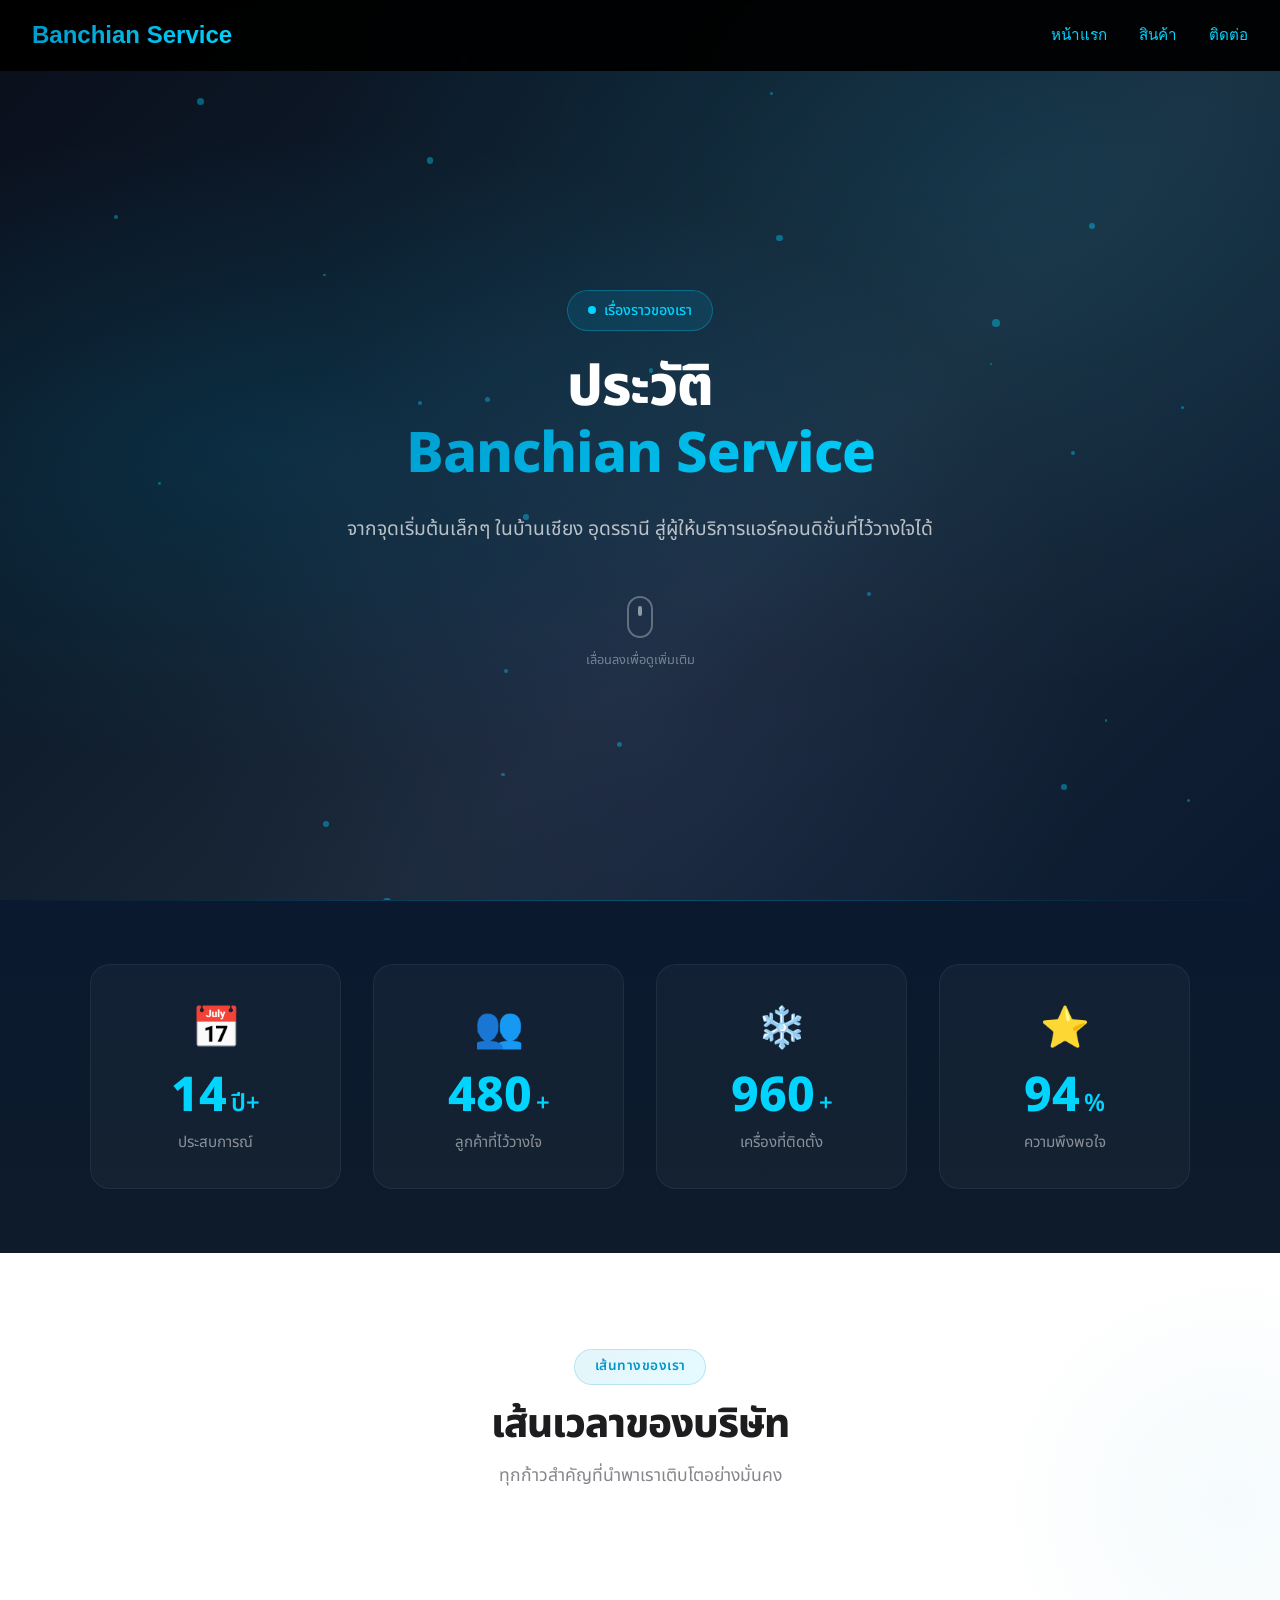
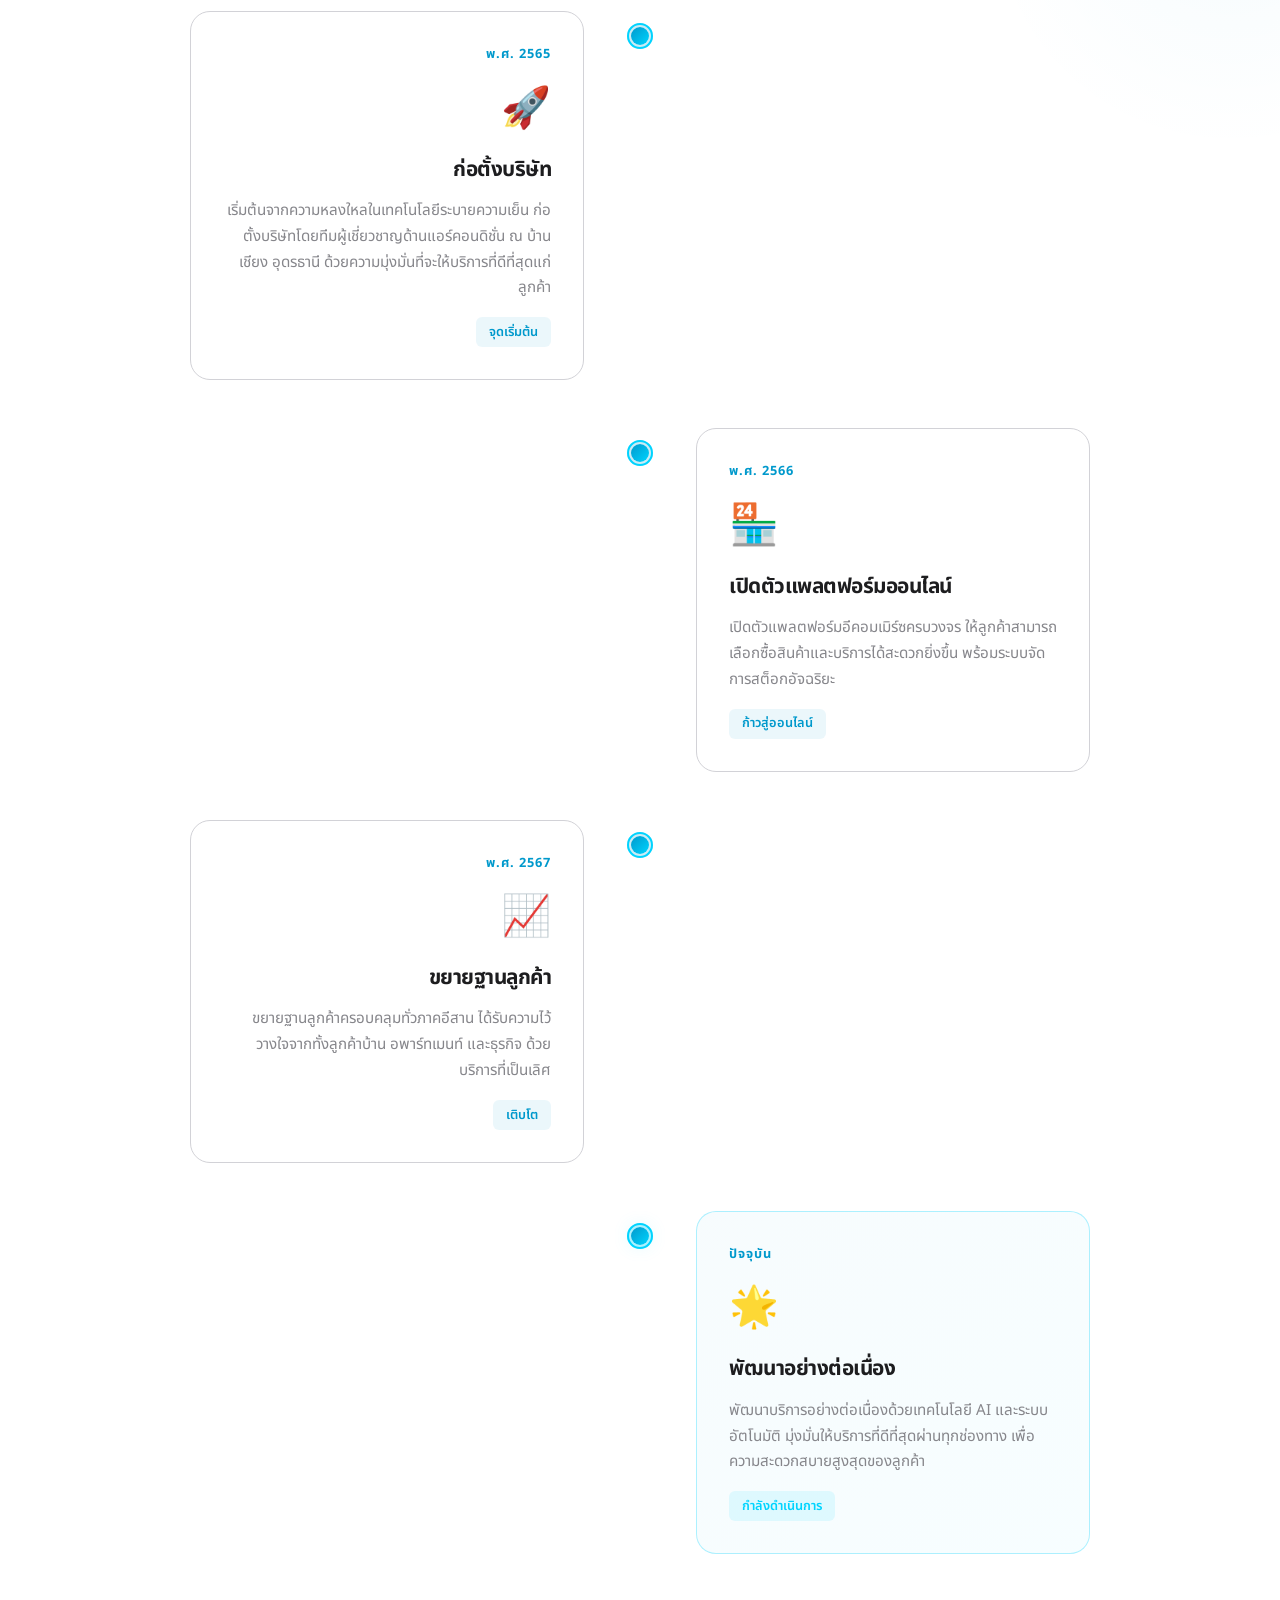
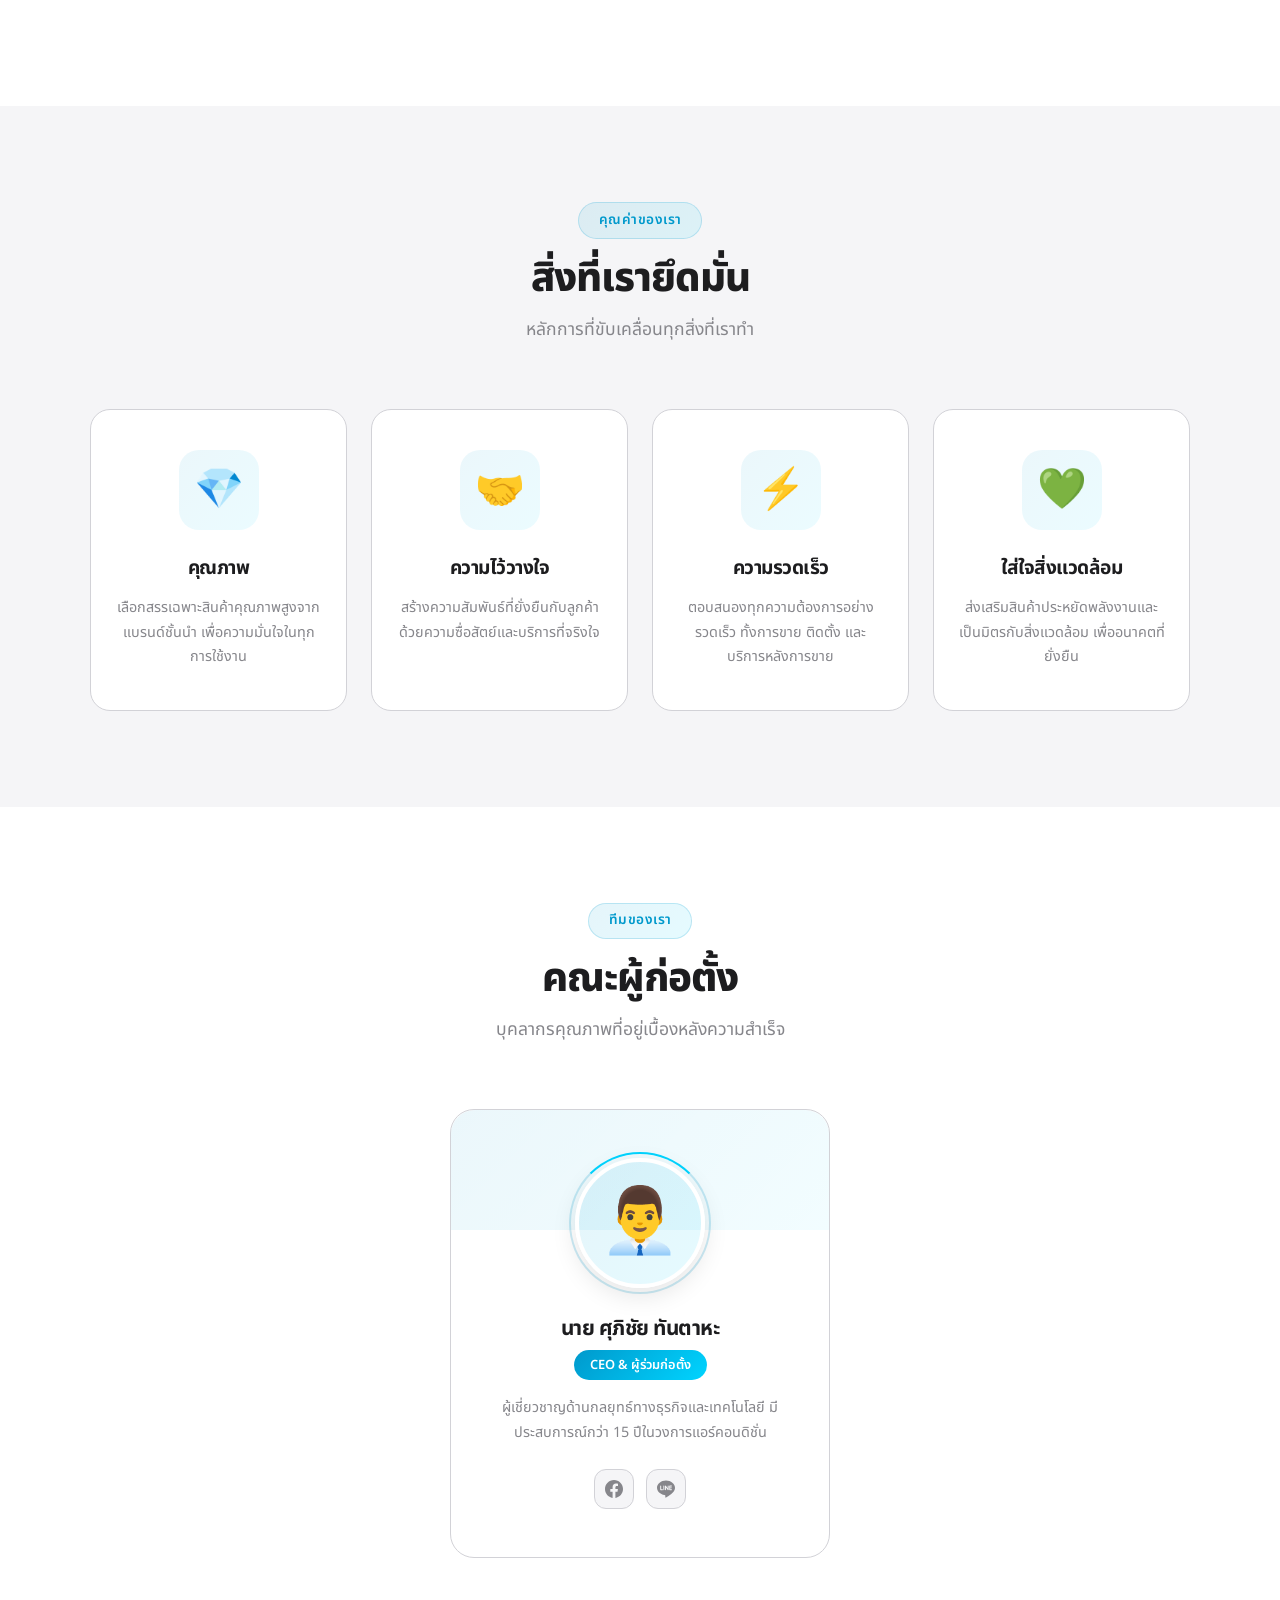
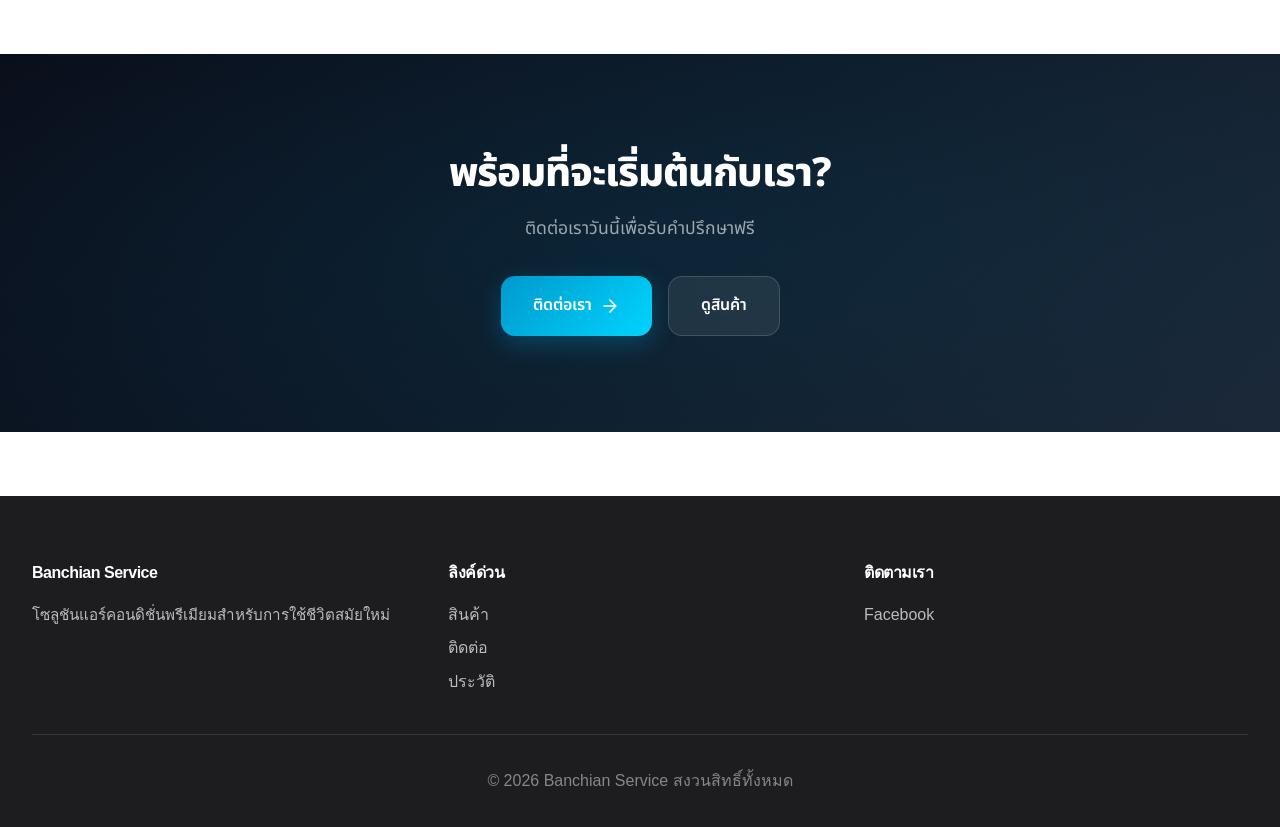
==== commit 93b7bb25: "fix navbar" ====
--- a/history.html
+++ b/history.html
@@ -46,7 +46,7 @@
                 <span class="hist-title-line">ประวัติ</span>
                 <span class="hist-title-line hist-title-gradient">Banchian Service</span>
             </h1>
-            <p class="hist-hero-subtitle">จากจุดเริ่มต้นเล็กๆ ในบ้านเชียง อุดรธานี สู่ผู้ให้บริการแอร์คอนดิชั่นที่ไว้วางใจได้ทั่วภาคอีสาน</p>
+            <p class="hist-hero-subtitle">จากจุดเริ่มต้นเล็กๆ ในบ้านเชียง อุดรธานี สู่ผู้ให้บริการแอร์คอนดิชั่นที่ไว้วางใจได้</p>
             <div class="hist-hero-scroll">
                 <div class="hist-scroll-mouse">
                     <div class="hist-scroll-wheel"></div>
@@ -59,7 +59,7 @@
     <!-- Stats Counter Section -->
     <section class="hist-stats">
         <div class="hist-stats-container">
-            <div class="hist-stat-item" data-target="4">
+            <div class="hist-stat-item" data-target="15">
                 <div class="hist-stat-icon">📅</div>
                 <div class="hist-stat-number">0</div>
                 <div class="hist-stat-suffix">ปี+</div>
@@ -206,11 +206,11 @@
                     <div class="hist-founder-ring"></div>
                 </div>
                 <div class="hist-founder-info">
-                    <h3>นายสมชาย เชียงใจดี</h3>
+                    <h3>นาย ศุภิชัย ทันตาหะ</h3>
                     <span class="hist-founder-role">CEO & ผู้ร่วมก่อตั้ง</span>
                     <p class="hist-founder-bio">ผู้เชี่ยวชาญด้านกลยุทธ์ทางธุรกิจและเทคโนโลยี มีประสบการณ์กว่า 15 ปีในวงการแอร์คอนดิชั่น</p>
                     <div class="hist-founder-social">
-                        <a href="#" class="hist-social-btn" aria-label="Facebook">
+                        <a href="https://www.facebook.com/suphi.chay.thanta.ha" class="hist-social-btn" aria-label="Facebook">
                             <svg width="18" height="18" viewBox="0 0 24 24" fill="currentColor"><path d="M24 12.073c0-6.627-5.373-12-12-12s-12 5.373-12 12c0 5.99 4.388 10.954 10.125 11.854v-8.385H7.078v-3.47h3.047V9.43c0-3.007 1.792-4.669 4.533-4.669 1.312 0 2.686.235 2.686.235v2.953H15.83c-1.491 0-1.956.925-1.956 1.874v2.25h3.328l-.532 3.47h-2.796v8.385C19.612 23.027 24 18.062 24 12.073z"/></svg>
                         </a>
                         <a href="#" class="hist-social-btn" aria-label="Line">
--- a/styles.css
+++ b/styles.css
@@ -210,20 +210,26 @@
 }
 
 .hero-image {
-    width: 100%;
-    max-width: 600px;
-    aspect-ratio: 1 / 1;
-
-    background-image: url("images/bcshome.png");
-    background-size: contain;
-    background-repeat: no-repeat;
-    background-position: center;
+    width: min(100%, 450px);
+    margin: 70px auto 0; /* auto ซ้าย-ขวา = อยู่กลาง */
 
     display: flex;
     justify-content: center;
     align-items: center;
 
     animation: float 3s ease-in-out infinite;
+}
+
+.hero-image img {
+    width: 100%;
+    height: auto;
+    display: block;
+
+    filter:
+        drop-shadow(3px 0 black)
+        drop-shadow(-3px 0 black)
+        drop-shadow(0 3px black)
+        drop-shadow(0 -3px black);
 }
 
 .hero-image-placeholder {
@@ -1306,14 +1312,14 @@
 
     .nav-menu {
         position: absolute;
-        top: 70px;
+        top: 60px;
         left: 0;
         width: 100%;
         background: var(--dark-text);
         flex-direction: column;
         gap: 1rem;
         padding: 1.5rem;
-        border-bottom: 1px solid var(--border-color);
+        /* border-bottom: 1px solid var(--border-color); */
         max-height: 0;
         overflow: hidden;
         transition: var(--transition);
